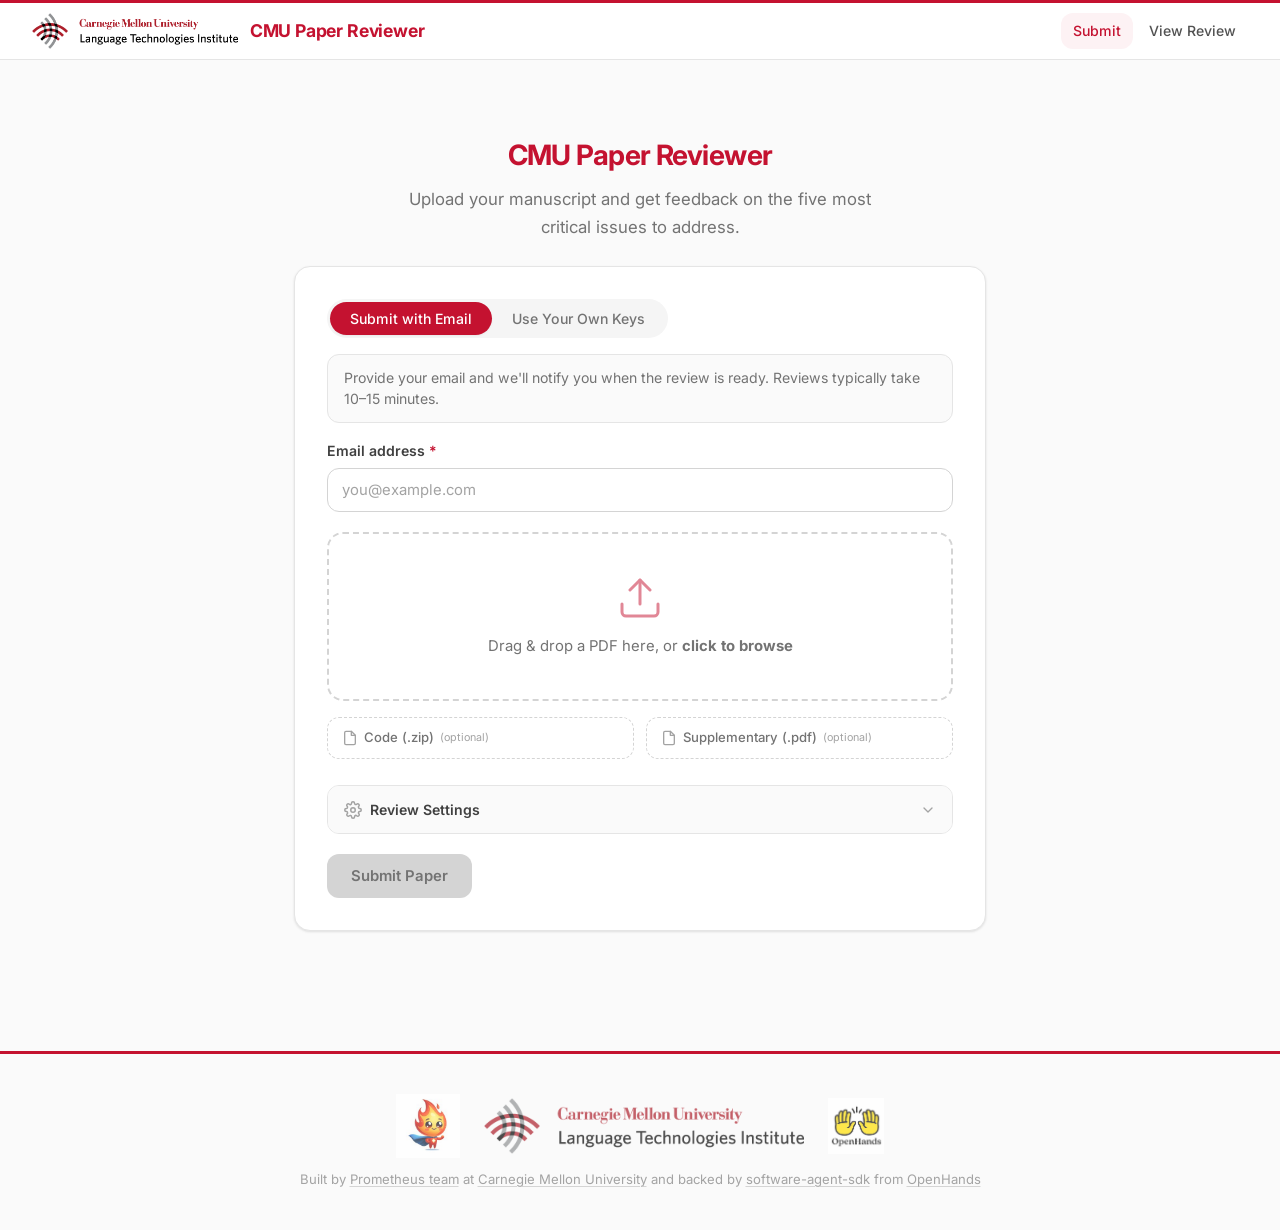
==== docs/index.html @ 6e651ca3 "add prometheus logo" ====
<!DOCTYPE html>
<html lang="en">
<head>
  <meta charset="UTF-8">
  <meta name="viewport" content="width=device-width, initial-scale=1.0">
  <title>CMU Paper Reviewer — Submit</title>
  <link rel="preconnect" href="https://fonts.googleapis.com">
  <link rel="preconnect" href="https://fonts.gstatic.com" crossorigin>
  <link href="https://fonts.googleapis.com/css2?family=Inter:wght@400;500;600;700&display=swap" rel="stylesheet">
  <link rel="stylesheet" href="css/style.css">
</head>
<body>
  <header>
    <img class="header-logo" src="images/cmu-lti-logo.png" alt="CMU LTI">
    <h1>CMU Paper Reviewer</h1>
    <nav>
      <a href="index.html" class="active">Submit</a>
      <a href="review.html">View Review</a>
    </nav>
  </header>

  <main>
    <div class="hero">
      <h2>CMU Paper Reviewer</h2>
      <p>Upload your manuscript and get feedback on the five most critical issues to address.</p>
    </div>

    <div class="card">
      <div class="mode-toggle">
        <button class="mode-pill active" data-mode="queue">Submit with Email</button>
        <button class="mode-pill" data-mode="byok">Use Your Own Keys</button>
      </div>

      <form id="upload-form">
        <input type="hidden" id="mode" name="mode" value="queue">

        <!-- Queue mode description -->
        <div class="mode-description" id="queue-description">
          Provide your email and we'll notify you when the review is ready. Reviews typically take 10–15 minutes.
        </div>

        <!-- BYOK mode description -->
        <div class="mode-description" id="byok-description" style="display:none;">
          Provide your own API keys for prioritized processing. Your keys are used only for this review and cleared immediately after.
        </div>

        <!-- Queue fields -->
        <div id="queue-fields">
          <label for="email">Email address <span class="required">*</span></label>
          <input type="email" id="email" name="email" placeholder="you@example.com">
        </div>

        <!-- BYOK fields -->
        <div id="byok-fields" style="display:none;">
          <label for="byok-email">Email address <span class="optional">(optional)</span></label>
          <input type="email" id="byok-email" placeholder="you@example.com">

          <label for="mistral-key">Mistral API Key <span class="required">*</span></label>
          <input type="password" id="mistral-key" placeholder="Enter your Mistral API key">

          <label for="litellm-key">LiteLLM API Key <span class="required">*</span></label>
          <input type="password" id="litellm-key" placeholder="Enter your LiteLLM API key">

          <label for="litellm-url">LiteLLM Base URL <span class="optional">(optional — defaults to cmu.litellm.ai)</span></label>
          <input type="text" id="litellm-url" placeholder="https://cmu.litellm.ai">

          <label for="tavily-key">Tavily API Key <span class="optional">(optional)</span></label>
          <input type="password" id="tavily-key" placeholder="Enter your Tavily API key">
        </div>

        <div class="drop-zone" id="drop-zone">
          <svg class="drop-zone-icon" width="48" height="48" viewBox="0 0 24 24" fill="none" stroke="currentColor" stroke-width="1.5" stroke-linecap="round" stroke-linejoin="round">
            <path d="M21 15v4a2 2 0 0 1-2 2H5a2 2 0 0 1-2-2v-4"/>
            <polyline points="17 8 12 3 7 8"/>
            <line x1="12" y1="3" x2="12" y2="15"/>
          </svg>
          <p>Drag & drop a PDF here, or <strong>click to browse</strong></p>
          <input type="file" id="file-input" accept=".pdf">
        </div>

        <!-- Optional uploads -->
        <div class="optional-uploads">
          <label class="optional-upload-label">
            <svg width="16" height="16" viewBox="0 0 24 24" fill="none" stroke="currentColor" stroke-width="2" stroke-linecap="round" stroke-linejoin="round"><path d="M14 2H6a2 2 0 0 0-2 2v16a2 2 0 0 0 2 2h12a2 2 0 0 0 2-2V8z"/><polyline points="14 2 14 8 20 8"/></svg>
            <span>Code (.zip)</span>
            <span class="optional">(optional)</span>
            <input type="file" id="code-input" accept=".zip" style="display:none">
            <span id="code-file-name" class="file-tag"></span>
          </label>
          <label class="optional-upload-label">
            <svg width="16" height="16" viewBox="0 0 24 24" fill="none" stroke="currentColor" stroke-width="2" stroke-linecap="round" stroke-linejoin="round"><path d="M14 2H6a2 2 0 0 0-2 2v16a2 2 0 0 0 2 2h12a2 2 0 0 0 2-2V8z"/><polyline points="14 2 14 8 20 8"/></svg>
            <span>Supplementary (.pdf)</span>
            <span class="optional">(optional)</span>
            <input type="file" id="supp-input" accept=".pdf" style="display:none">
            <span id="supp-file-name" class="file-tag"></span>
          </label>
        </div>

        <!-- Review Settings -->
        <div class="settings-section">
          <div class="settings-header" onclick="toggleSettingsPanel()">
            <svg width="18" height="18" viewBox="0 0 24 24" fill="none" stroke="currentColor" stroke-width="2" stroke-linecap="round" stroke-linejoin="round"><circle cx="12" cy="12" r="3"/><path d="M19.4 15a1.65 1.65 0 0 0 .33 1.82l.06.06a2 2 0 0 1 0 2.83 2 2 0 0 1-2.83 0l-.06-.06a1.65 1.65 0 0 0-1.82-.33 1.65 1.65 0 0 0-1 1.51V21a2 2 0 0 1-2 2 2 2 0 0 1-2-2v-.09A1.65 1.65 0 0 0 9 19.4a1.65 1.65 0 0 0-1.82.33l-.06.06a2 2 0 0 1-2.83 0 2 2 0 0 1 0-2.83l.06-.06A1.65 1.65 0 0 0 4.68 15a1.65 1.65 0 0 0-1.51-1H3a2 2 0 0 1-2-2 2 2 0 0 1 2-2h.09A1.65 1.65 0 0 0 4.6 9a1.65 1.65 0 0 0-.33-1.82l-.06-.06a2 2 0 0 1 0-2.83 2 2 0 0 1 2.83 0l.06.06A1.65 1.65 0 0 0 9 4.68a1.65 1.65 0 0 0 1-1.51V3a2 2 0 0 1 2-2 2 2 0 0 1 2 2v.09a1.65 1.65 0 0 0 1 1.51 1.65 1.65 0 0 0 1.82-.33l.06-.06a2 2 0 0 1 2.83 0 2 2 0 0 1 0 2.83l-.06.06A1.65 1.65 0 0 0 19.4 9a1.65 1.65 0 0 0 1.51 1H21a2 2 0 0 1 2 2 2 2 0 0 1-2 2h-.09a1.65 1.65 0 0 0-1.51 1z"/></svg>
            <span>Review Settings</span>
            <svg class="settings-chevron" viewBox="0 0 24 24" width="16" height="16" fill="none" stroke="currentColor" stroke-width="2" stroke-linecap="round" stroke-linejoin="round"><polyline points="6 9 12 15 18 9"/></svg>
          </div>
          <div id="settings-panel" class="settings-panel" style="display:none;">

            <!-- Feature: Enable future references -->
            <div class="setting-item">
              <div class="setting-row">
                <div class="setting-info">
                  <div class="setting-name">Enable references published after the paper</div>
                  <div class="setting-desc">When enabled, the reviewer uses the latest knowledge including works published after the manuscript. When disabled, only references published before the manuscript date are used.</div>
                </div>
                <label class="toggle-switch">
                  <input type="checkbox" id="setting-future-refs" checked>
                  <span class="toggle-slider"></span>
                </label>
              </div>
            </div>

            <!-- Feature: Criticize limitations -->
            <div class="setting-item">
              <div class="setting-row">
                <div class="setting-info">
                  <div class="setting-name">Criticize items in the Limitations section</div>
                  <div class="setting-desc">When enabled, the reviewer may criticize items mentioned in the Limitations section if they are not justifiable. When disabled, the reviewer will skip issues already acknowledged by the authors.</div>
                </div>
                <label class="toggle-switch">
                  <input type="checkbox" id="setting-criticize-limitations" checked>
                  <span class="toggle-slider"></span>
                </label>
              </div>
            </div>

            <!-- Feature: Maximum review items -->
            <div class="setting-item">
              <div class="setting-row">
                <div class="setting-info">
                  <div class="setting-name">Maximum number of review items</div>
                  <div class="setting-desc">Control how many criticism points (1-10) the reviewer generates. Fewer items means only the most significant issues are reported.</div>
                </div>
                <div class="setting-control">
                  <input type="range" id="setting-max-items" min="1" max="10" value="5" class="range-input">
                  <span id="max-items-value" class="range-value">5</span>
                </div>
              </div>
            </div>

            <!-- Feature: Reviewer criteria preset -->
            <div class="setting-item">
              <div class="setting-row">
                <div class="setting-info">
                  <div class="setting-name">Reviewer criteria</div>
                  <div class="setting-desc">Choose a preset criteria set or customize your own. Nature criteria focus on validity and data quality; NeurIPS criteria emphasize originality, technical quality, clarity, and significance.</div>
                </div>
                <div class="setting-control">
                  <select id="setting-criteria-preset" class="select-input">
                    <option value="nature" selected>Nature</option>
                    <option value="neurips">NeurIPS</option>
                    <option value="custom">Custom</option>
                  </select>
                </div>
              </div>
              <button class="btn btn-secondary btn-sm" id="configure-criteria-btn" style="margin-top:0.5rem;">Configure Criteria</button>
            </div>

          </div>
        </div>

        <button type="submit" class="btn btn-primary" id="submit-btn" disabled>Submit Paper</button>
      </form>

      <div id="result" style="display:none;"></div>
    </div>

    <!-- Criteria Configuration Modal -->
    <div id="criteria-modal-root"></div>
  </main>

  <footer>
    <div class="footer-logos">
      <img class="footer-logo" src="images/prometheus-eval.png" alt="Prometheus" style="height:64px;">
      <img class="footer-logo" src="images/cmu-lti-logo.png" alt="CMU LTI">
      <img class="footer-logo" src="images/openhands-logo.png" alt="OpenHands">
    </div>
    <p>Built by <a href="https://github.com/prometheus-eval" class="footer-link">Prometheus team</a> at <a href="https://www.lti.cs.cmu.edu/" class="footer-link">Carnegie Mellon University</a> and backed by <a href="https://github.com/OpenHands/software-agent-sdk/" class="footer-link">software-agent-sdk</a> from <a href="https://openhands.dev/" class="footer-link">OpenHands</a></p>
  </footer>

  <script src="js/config.js"></script>
  <script src="js/upload.js"></script>
</body>
</html>
---- docs/css/style.css ----
/* ======================================================
   CMU Paper Reviewer — Design System
   ====================================================== */

/* --- CSS Variables --- */
:root {
  --cmu-red: #C41230;
  --cmu-red-dark: #9E0E27;
  --cmu-red-light: #fdf2f4;

  --gray-50: #FAFAFA;
  --gray-100: #F5F5F5;
  --gray-200: #E5E5E5;
  --gray-300: #D4D4D4;
  --gray-400: #A3A3A3;
  --gray-500: #737373;
  --gray-600: #525252;
  --gray-700: #404040;
  --gray-800: #262626;
  --gray-900: #171717;
  --gray-950: #0A0A0A;

  --success: #16A34A;
  --success-light: #F0FDF4;
  --success-border: #BBF7D0;
  --error: #DC2626;
  --error-light: #FEF2F2;
  --error-border: #FECACA;
  --info: #2563EB;
  --info-light: #EFF6FF;
  --info-border: #BFDBFE;
  --warning: #CA8A04;
  --warning-light: #FEFCE8;
  --warning-border: #FEF08A;

  --radius: 12px;
  --radius-lg: 16px;
  --radius-full: 9999px;
  --shadow-sm: 0 1px 2px rgba(0,0,0,0.05);
  --shadow: 0 1px 3px rgba(0,0,0,0.08), 0 1px 2px rgba(0,0,0,0.04);
  --shadow-md: 0 4px 6px rgba(0,0,0,0.06), 0 2px 4px rgba(0,0,0,0.04);
  --shadow-lg: 0 10px 15px rgba(0,0,0,0.08), 0 4px 6px rgba(0,0,0,0.04);
}

/* --- Reset --- */
*, *::before, *::after {
  box-sizing: border-box;
  margin: 0;
  padding: 0;
}

/* --- Base --- */
body {
  font-family: "Inter", -apple-system, BlinkMacSystemFont, "Segoe UI", Roboto, sans-serif;
  font-size: 15px;
  line-height: 1.65;
  color: var(--gray-800);
  background: var(--gray-50);
  -webkit-font-smoothing: antialiased;
}

a {
  color: var(--cmu-red);
  text-decoration: none;
}
a:hover {
  text-decoration: underline;
}

/* --- Header --- */
header {
  position: sticky;
  top: 0;
  z-index: 100;
  background: rgba(255,255,255,0.92);
  backdrop-filter: blur(12px);
  -webkit-backdrop-filter: blur(12px);
  border-bottom: 1px solid var(--gray-200);
  border-top: 3px solid var(--cmu-red);
  padding: 0 2rem;
  height: 60px;
  display: flex;
  align-items: center;
  gap: 0.75rem;
}

.header-logo {
  height: 36px;
  width: auto;
  object-fit: contain;
}

header h1 {
  font-size: 1.1rem;
  font-weight: 700;
  color: var(--cmu-red);
  letter-spacing: -0.01em;
}

header nav {
  margin-left: auto;
  display: flex;
  gap: 0.25rem;
}

header nav a {
  color: var(--gray-600);
  font-size: 0.88rem;
  font-weight: 500;
  padding: 0.4rem 0.75rem;
  border-radius: var(--radius);
  transition: background 0.15s, color 0.15s;
}

header nav a:hover {
  background: var(--gray-100);
  color: var(--gray-900);
  text-decoration: none;
}

header nav a.active {
  background: var(--cmu-red-light);
  color: var(--cmu-red);
  text-decoration: none;
}

/* --- Layout --- */
main {
  max-width: 740px;
  margin: 0 auto;
  padding: 2rem 1.5rem 4rem;
}

/* --- Hero --- */
.hero {
  text-align: center;
  padding: 2.5rem 0 1.5rem;
}

.hero h2 {
  font-size: 1.75rem;
  font-weight: 700;
  color: var(--cmu-red);
  letter-spacing: -0.02em;
  margin-bottom: 0.5rem;
}

.hero p {
  color: var(--gray-500);
  font-size: 1.05rem;
  max-width: 480px;
  margin: 0 auto;
}

/* --- Cards --- */
.card {
  background: #fff;
  border: 1px solid var(--gray-200);
  border-radius: var(--radius-lg);
  padding: 2rem;
  box-shadow: var(--shadow);
  margin-bottom: 1.5rem;
  animation: fadeIn 0.3s ease-out;
}

.card h2 {
  font-size: 1.2rem;
  font-weight: 700;
  color: var(--gray-900);
  margin-bottom: 0.25rem;
}

.card > p {
  color: var(--gray-500);
  font-size: 0.93rem;
  margin-bottom: 1rem;
}

/* --- Mode Toggle (pill capsule) --- */
.mode-toggle {
  display: inline-flex;
  background: var(--gray-100);
  border-radius: var(--radius-full);
  padding: 3px;
  margin-bottom: 1rem;
}

.mode-pill {
  padding: 0.5rem 1.25rem;
  border: none;
  background: transparent;
  border-radius: var(--radius-full);
  font-size: 0.88rem;
  font-weight: 500;
  color: var(--gray-500);
  cursor: pointer;
  transition: all 0.2s;
  font-family: inherit;
}

.mode-pill:hover {
  color: var(--gray-700);
}

.mode-pill.active {
  background: var(--cmu-red);
  color: #fff;
  box-shadow: var(--shadow-sm);
}

/* --- Mode description callout --- */
.mode-description {
  color: var(--gray-500);
  font-size: 0.88rem;
  line-height: 1.55;
  padding: 0.75rem 1rem;
  background: var(--gray-50);
  border-radius: var(--radius);
  border: 1px solid var(--gray-200);
  margin-bottom: 1rem;
}

/* --- Labels --- */
label {
  display: block;
  font-size: 0.88rem;
  font-weight: 600;
  color: var(--gray-700);
  margin-bottom: 0.35rem;
  margin-top: 1rem;
}

label:first-of-type {
  margin-top: 0;
}

.required {
  color: var(--cmu-red);
  font-weight: 600;
}

.optional {
  color: var(--gray-400);
  font-weight: 400;
  font-size: 0.82em;
}

/* --- Form inputs --- */
input[type="email"],
input[type="text"],
input[type="password"] {
  width: 100%;
  height: 44px;
  padding: 0 0.85rem;
  border: 1px solid var(--gray-300);
  border-radius: var(--radius);
  font-size: 0.93rem;
  font-family: inherit;
  color: var(--gray-800);
  background: #fff;
  transition: border-color 0.15s, box-shadow 0.15s;
}

input:focus {
  outline: none;
  border-color: var(--cmu-red);
  box-shadow: 0 0 0 3px rgba(196, 18, 48, 0.12);
}

input::placeholder {
  color: var(--gray-400);
}

/* --- Drop Zone --- */
.drop-zone {
  border: 2px dashed var(--gray-300);
  border-radius: var(--radius-lg);
  padding: 2.5rem 1.5rem;
  text-align: center;
  cursor: pointer;
  transition: border-color 0.2s, background 0.2s;
  margin-top: 1.25rem;
}

.drop-zone:hover,
.drop-zone.dragover {
  border-color: var(--cmu-red);
  background: var(--cmu-red-light);
}

.drop-zone.has-file {
  border-color: var(--success);
  background: var(--success-light);
  border-style: solid;
}

.drop-zone-icon {
  display: block;
  margin: 0 auto 0.75rem;
  color: var(--cmu-red);
  opacity: 0.5;
}

.drop-zone.has-file .drop-zone-icon {
  color: var(--success);
}

.drop-zone p {
  color: var(--gray-500);
  font-size: 0.93rem;
}

.drop-zone.has-file p {
  color: var(--success);
  font-weight: 600;
}

.clear-file {
  display: inline-block;
  margin-top: 0.6rem;
  padding: 0.3rem 1rem;
  font-size: 0.82rem;
  font-family: inherit;
  color: var(--error);
  background: var(--error-light);
  border: 1px solid var(--error-border);
  border-radius: var(--radius-full);
  cursor: pointer;
  transition: background 0.15s;
}

.clear-file:hover {
  background: var(--error-border);
}

.drop-zone input[type="file"] {
  display: none;
}

/* --- Optional uploads --- */
.optional-uploads {
  display: flex;
  gap: 0.75rem;
  margin-top: 1rem;
}

.optional-upload-label {
  flex: 1;
  display: flex;
  align-items: center;
  gap: 0.4rem;
  padding: 0.6rem 0.85rem;
  border: 1px dashed var(--gray-300);
  border-radius: var(--radius);
  cursor: pointer;
  font-size: 0.82rem;
  font-weight: 500;
  color: var(--gray-500);
  transition: border-color 0.15s, background 0.15s;
  margin-top: 0;
}

.optional-upload-label:hover {
  border-color: var(--cmu-red);
  background: var(--cmu-red-light);
  color: var(--gray-700);
}

.optional-upload-label svg {
  flex-shrink: 0;
  color: var(--gray-400);
}

.file-tag {
  font-size: 0.75rem;
  color: var(--success);
  font-weight: 600;
  margin-left: auto;
  white-space: nowrap;
  overflow: hidden;
  text-overflow: ellipsis;
  max-width: 120px;
}

/* --- Settings Section --- */
.settings-section {
  margin-top: 1.25rem;
  border: 1px solid var(--gray-200);
  border-radius: var(--radius);
  overflow: hidden;
}

.settings-header {
  display: flex;
  align-items: center;
  gap: 0.5rem;
  padding: 0.75rem 1rem;
  background: var(--gray-50);
  cursor: pointer;
  user-select: none;
  font-size: 0.88rem;
  font-weight: 600;
  color: var(--gray-700);
  transition: background 0.15s;
}

.settings-header:hover {
  background: var(--gray-100);
}

.settings-header svg {
  color: var(--gray-400);
  flex-shrink: 0;
}

.settings-chevron {
  margin-left: auto;
  transition: transform 0.2s;
}

.settings-panel {
  padding: 1rem;
  border-top: 1px solid var(--gray-200);
}

.setting-item {
  padding: 0.75rem 0;
  border-bottom: 1px solid var(--gray-100);
}

.setting-item:last-child {
  border-bottom: none;
}

.setting-row {
  display: flex;
  align-items: flex-start;
  gap: 1rem;
}

.setting-info {
  flex: 1;
  min-width: 0;
}

.setting-name {
  font-size: 0.88rem;
  font-weight: 600;
  color: var(--gray-800);
  margin-bottom: 0.2rem;
}

.setting-desc {
  font-size: 0.78rem;
  color: var(--gray-500);
  line-height: 1.45;
}

.setting-control {
  flex-shrink: 0;
  display: flex;
  align-items: center;
  gap: 0.5rem;
}

/* Toggle switch */
.toggle-switch {
  position: relative;
  display: inline-block;
  width: 42px;
  height: 24px;
  flex-shrink: 0;
  margin-top: 2px;
}

.toggle-switch input {
  opacity: 0;
  width: 0;
  height: 0;
}

.toggle-slider {
  position: absolute;
  cursor: pointer;
  top: 0;
  left: 0;
  right: 0;
  bottom: 0;
  background: var(--gray-300);
  border-radius: 24px;
  transition: 0.2s;
}

.toggle-slider::before {
  content: "";
  position: absolute;
  height: 18px;
  width: 18px;
  left: 3px;
  bottom: 3px;
  background: white;
  border-radius: 50%;
  transition: 0.2s;
}

.toggle-switch input:checked + .toggle-slider {
  background: var(--cmu-red);
}

.toggle-switch input:checked + .toggle-slider::before {
  transform: translateX(18px);
}

.toggle-sm {
  width: 36px;
  height: 20px;
}

.toggle-sm .toggle-slider::before {
  height: 14px;
  width: 14px;
}

.toggle-sm input:checked + .toggle-slider::before {
  transform: translateX(16px);
}

/* Range input */
.range-input {
  width: 100px;
  accent-color: var(--cmu-red);
}

.range-value {
  font-size: 0.88rem;
  font-weight: 700;
  color: var(--cmu-red);
  min-width: 1.5rem;
  text-align: center;
}

/* Select input */
.select-input {
  height: 34px;
  padding: 0 0.6rem;
  border: 1px solid var(--gray-300);
  border-radius: var(--radius);
  font-size: 0.82rem;
  font-family: inherit;
  color: var(--gray-800);
  background: #fff;
  cursor: pointer;
}

.select-input:focus {
  outline: none;
  border-color: var(--cmu-red);
  box-shadow: 0 0 0 3px rgba(196, 18, 48, 0.12);
}

/* --- Criteria Config Modal --- */
.criteria-presets-row {
  display: flex;
  gap: 0.5rem;
  margin-bottom: 1rem;
}

.criteria-list {
  max-height: 360px;
  overflow-y: auto;
  border: 1px solid var(--gray-200);
  border-radius: var(--radius);
  margin-bottom: 1rem;
}

.criteria-config-item {
  padding: 0.6rem 0.85rem;
  border-bottom: 1px solid var(--gray-100);
}

.criteria-config-item:last-child {
  border-bottom: none;
}

.criteria-config-row {
  display: flex;
  align-items: flex-start;
  gap: 0.75rem;
}

.criteria-arrows {
  display: flex;
  flex-direction: column;
  gap: 1px;
  flex-shrink: 0;
  min-width: 1.2rem;
  align-items: center;
}

.criteria-arrow-btn {
  background: none;
  border: none;
  font-size: 0.65rem;
  color: var(--gray-400);
  cursor: pointer;
  padding: 0;
  line-height: 1;
  transition: color 0.15s;
  width: 1.2rem;
  height: 0.85rem;
  display: flex;
  align-items: center;
  justify-content: center;
}

.criteria-arrow-btn:hover {
  color: var(--cmu-red);
}

.criteria-arrow-placeholder {
  display: block;
  width: 1.2rem;
  height: 0.85rem;
}

.criteria-config-item[draggable="true"] {
  transition: background 0.15s, box-shadow 0.15s;
}

.criteria-config-item.dragging {
  opacity: 0.4;
  background: var(--gray-100);
}

.criteria-config-item.drag-over {
  box-shadow: 0 -2px 0 0 var(--cmu-red);
}

.criteria-config-item.criteria-disabled {
  opacity: 0.5;
  background: var(--gray-50);
}

.criteria-rank {
  color: var(--cmu-red);
  font-weight: 700;
  font-size: 0.82rem;
}

.criteria-config-info {
  flex: 1;
  min-width: 0;
}

.criteria-config-name {
  font-size: 0.85rem;
  font-weight: 600;
  color: var(--gray-800);
}

.criteria-config-desc {
  font-size: 0.75rem;
  color: var(--gray-500);
  line-height: 1.4;
  margin-top: 0.15rem;
}

.criteria-remove-btn {
  background: none;
  border: none;
  font-size: 1.2rem;
  color: var(--gray-400);
  cursor: pointer;
  padding: 0 0.3rem;
  line-height: 1;
  transition: color 0.15s;
}

.criteria-remove-btn:hover {
  color: var(--error);
}

.add-criteria-section {
  border: 1px dashed var(--gray-300);
  border-radius: var(--radius);
  padding: 0.75rem;
  margin-bottom: 1rem;
}

.add-criteria-header {
  font-size: 0.82rem;
  font-weight: 600;
  color: var(--gray-600);
  margin-bottom: 0.5rem;
}

.add-criteria-fields {
  display: flex;
  gap: 0.5rem;
  align-items: center;
}

.add-criteria-input {
  flex: 1;
  height: 34px;
  padding: 0 0.6rem;
  border: 1px solid var(--gray-300);
  border-radius: 6px;
  font-size: 0.82rem;
  font-family: inherit;
}

.add-criteria-input:focus {
  outline: none;
  border-color: var(--cmu-red);
}

/* --- Verification Code --- */
.verification-code-section {
  margin-top: 1.5rem;
}

.code-viewer {
  margin-top: 0.75rem;
  border: 1px solid var(--gray-200);
  border-radius: var(--radius);
  overflow: hidden;
}

.code-file-header {
  display: flex;
  align-items: center;
  justify-content: space-between;
  padding: 0.5rem 0.85rem;
  background: var(--gray-100);
  border-bottom: 1px solid var(--gray-200);
  font-size: 0.78rem;
  font-weight: 600;
  color: var(--gray-600);
}

.code-file-content {
  padding: 0.85rem;
  background: var(--gray-50);
  overflow-x: auto;
  max-height: 400px;
  overflow-y: auto;
}

.code-file-content pre {
  margin: 0;
  font-family: "SF Mono", "Fira Code", "Courier New", monospace;
  font-size: 0.82rem;
  line-height: 1.5;
  color: var(--gray-800);
  white-space: pre;
}

/* --- Annotation Modal --- */
.modal-overlay {
  position: fixed;
  top: 0;
  left: 0;
  right: 0;
  bottom: 0;
  background: rgba(0,0,0,0.5);
  backdrop-filter: blur(4px);
  z-index: 1000;
  display: flex;
  align-items: center;
  justify-content: center;
  animation: fadeIn 0.2s ease-out;
}

.modal {
  background: #fff;
  border-radius: var(--radius-lg);
  box-shadow: var(--shadow-lg);
  max-width: 700px;
  width: 92%;
  max-height: 85vh;
  overflow-y: auto;
  padding: 2rem;
  animation: slideDown 0.3s ease-out;
}

.modal h3 {
  font-size: 1.1rem;
  font-weight: 700;
  color: var(--gray-900);
  margin-bottom: 0.25rem;
}

.modal .modal-subtitle {
  font-size: 0.88rem;
  color: var(--gray-500);
  margin-bottom: 1.25rem;
}

.modal .item-preview {
  background: var(--cmu-red-light);
  border-left: 3px solid var(--cmu-red);
  border-radius: 0 var(--radius) var(--radius) 0;
  padding: 0.75rem 1rem;
  margin-bottom: 1.25rem;
  font-size: 0.88rem;
  color: var(--gray-700);
  line-height: 1.55;
  max-height: 340px;
  overflow-y: auto;
}

.annotation-group {
  margin-bottom: 1rem;
}

.annotation-group-label {
  font-size: 0.82rem;
  font-weight: 600;
  color: var(--gray-700);
  margin-bottom: 0.5rem;
}

.annotation-buttons {
  display: flex;
  gap: 0.5rem;
  flex-wrap: wrap;
}

.annotation-btn {
  padding: 0.45rem 1rem;
  border: 1px solid var(--gray-300);
  border-radius: var(--radius-full);
  background: #fff;
  font-size: 0.82rem;
  font-weight: 500;
  font-family: inherit;
  color: var(--gray-600);
  cursor: pointer;
  transition: all 0.15s;
}

.annotation-btn:hover {
  border-color: var(--cmu-red);
  color: var(--cmu-red);
}

.annotation-btn.selected {
  background: var(--cmu-red);
  border-color: var(--cmu-red);
  color: #fff;
}

.modal-actions {
  display: flex;
  gap: 0.5rem;
  justify-content: flex-end;
  margin-top: 1.5rem;
}

/* --- Buttons --- */
.btn {
  display: inline-flex;
  align-items: center;
  justify-content: center;
  gap: 0.4rem;
  height: 44px;
  padding: 0 1.5rem;
  border: none;
  border-radius: var(--radius);
  font-size: 0.93rem;
  font-weight: 600;
  font-family: inherit;
  cursor: pointer;
  transition: background 0.15s, box-shadow 0.15s, transform 0.1s;
  text-decoration: none;
}

.btn:active {
  transform: scale(0.98);
}

.btn-primary {
  background: var(--cmu-red);
  color: #fff;
  margin-top: 1.25rem;
}

.btn-primary:hover {
  background: var(--cmu-red-dark);
  text-decoration: none;
}

.btn-primary:disabled {
  background: var(--gray-300);
  color: var(--gray-500);
  cursor: not-allowed;
  transform: none;
}

.btn-secondary {
  background: var(--gray-100);
  color: var(--gray-700);
  border: 1px solid var(--gray-200);
}

.btn-secondary:hover {
  background: var(--gray-200);
  text-decoration: none;
}

.btn-sm {
  height: 34px;
  padding: 0 0.85rem;
  font-size: 0.82rem;
}

.btn-icon {
  width: 34px;
  height: 34px;
  padding: 0;
  border-radius: var(--radius);
}

/* --- Messages --- */
.message {
  padding: 0.85rem 1rem;
  border-radius: var(--radius);
  font-size: 0.93rem;
  margin-top: 1rem;
  line-height: 1.55;
}

.message.success {
  background: var(--success-light);
  color: #166534;
  border: 1px solid var(--success-border);
}

.message.error {
  background: var(--error-light);
  color: #991B1B;
  border: 1px solid var(--error-border);
}

.message.info {
  background: var(--info-light);
  color: #1E40AF;
  border: 1px solid var(--info-border);
}

/* --- Status badges --- */
.status-badge {
  display: inline-block;
  padding: 0.2rem 0.65rem;
  border-radius: var(--radius-full);
  font-size: 0.78rem;
  font-weight: 600;
  text-transform: uppercase;
  letter-spacing: 0.02em;
}

.status-pending  { background: var(--warning-light); color: var(--warning); border: 1px solid var(--warning-border); }
.status-ocr      { background: var(--info-light);    color: var(--info);    border: 1px solid var(--info-border); }
.status-reviewing { background: #F5F3FF; color: #7C3AED; border: 1px solid #DDD6FE; }
.status-completed { background: var(--success-light); color: var(--success); border: 1px solid var(--success-border); }
.status-failed   { background: var(--error-light);   color: var(--error);   border: 1px solid var(--error-border); }

/* --- Key display --- */
.key-display {
  display: flex;
  align-items: center;
  justify-content: center;
  gap: 0.75rem;
  font-family: "SF Mono", "Fira Code", "Courier New", monospace;
  font-size: 1.4rem;
  font-weight: 700;
  color: var(--cmu-red);
  background: var(--cmu-red-light);
  padding: 0.85rem 1.2rem;
  border-radius: var(--radius);
  letter-spacing: 2px;
  margin: 1rem 0;
  user-select: all;
}

.copy-btn {
  display: inline-flex;
  align-items: center;
  justify-content: center;
  width: 32px;
  height: 32px;
  border: none;
  background: rgba(196, 18, 48, 0.1);
  border-radius: 6px;
  cursor: pointer;
  color: var(--cmu-red);
  transition: background 0.15s;
  flex-shrink: 0;
}

.copy-btn:hover {
  background: rgba(196, 18, 48, 0.2);
}

.copy-btn svg {
  width: 16px;
  height: 16px;
}

/* --- Progress Steps --- */
.progress-steps {
  display: flex;
  align-items: center;
  justify-content: center;
  gap: 0;
  padding: 1.5rem 0;
}

.progress-step {
  display: flex;
  flex-direction: column;
  align-items: center;
  gap: 0.5rem;
  position: relative;
  flex: 1;
  max-width: 140px;
}

.progress-step:not(:last-child)::after {
  content: "";
  position: absolute;
  top: 14px;
  left: calc(50% + 18px);
  width: calc(100% - 36px);
  height: 2px;
  background: var(--gray-200);
}

.progress-step.done:not(:last-child)::after {
  background: var(--success);
}

.progress-step.active:not(:last-child)::after {
  background: linear-gradient(90deg, var(--cmu-red) 50%, var(--gray-200) 50%);
}

.step-dot {
  width: 28px;
  height: 28px;
  border-radius: 50%;
  background: var(--gray-200);
  display: flex;
  align-items: center;
  justify-content: center;
  position: relative;
  z-index: 1;
  transition: all 0.3s;
}

.step-dot svg {
  display: none;
}

.progress-step.done .step-dot {
  background: var(--success);
}

.progress-step.done .step-dot svg {
  display: block;
  width: 14px;
  height: 14px;
  color: #fff;
}

.progress-step.active .step-dot {
  background: var(--cmu-red);
  animation: pulse 2s infinite;
}

.step-label {
  font-size: 0.75rem;
  font-weight: 500;
  color: var(--gray-400);
  text-align: center;
}

.progress-step.done .step-label {
  color: var(--success);
}

.progress-step.active .step-label {
  color: var(--cmu-red);
  font-weight: 600;
}

/* --- Review Summary Card --- */
.review-summary {
  background: var(--cmu-red-light);
  border: 1px solid rgba(196, 18, 48, 0.15);
  border-left: 4px solid var(--cmu-red);
  border-radius: var(--radius-lg);
  padding: 1.5rem;
  margin-bottom: 1.5rem;
}

.summary-stats {
  display: flex;
  gap: 1.5rem;
  margin-bottom: 1rem;
}

.stat-item {
  display: flex;
  align-items: center;
  gap: 0.5rem;
}

.stat-number {
  font-size: 1.5rem;
  font-weight: 700;
  color: var(--cmu-red);
}

.stat-label {
  font-size: 0.82rem;
  color: var(--gray-500);
  font-weight: 500;
}

.summary-actions {
  display: flex;
  flex-wrap: wrap;
  gap: 0.5rem;
  margin-top: 1rem;
}

.summary-items {
  display: flex;
  flex-wrap: wrap;
  gap: 0.4rem;
}

.summary-tag {
  display: inline-block;
  padding: 0.25rem 0.7rem;
  background: #fff;
  border: 1px solid var(--gray-200);
  border-radius: var(--radius-full);
  font-size: 0.78rem;
  font-weight: 500;
  color: var(--gray-600);
  cursor: pointer;
  transition: all 0.15s;
}

.summary-tag:hover {
  border-color: var(--cmu-red);
  color: var(--cmu-red);
  background: var(--cmu-red-light);
}

/* --- Expandable Item Cards --- */
.review-item {
  background: #fff;
  border: 1px solid var(--gray-200);
  border-radius: var(--radius);
  margin-bottom: 0.75rem;
  overflow: hidden;
  transition: box-shadow 0.15s;
}

.review-item:hover {
  box-shadow: var(--shadow-sm);
}

.review-item-header {
  display: flex;
  align-items: center;
  justify-content: space-between;
  padding: 1rem 1.25rem;
  cursor: pointer;
  user-select: none;
  transition: background 0.15s;
}

.review-item-header:hover {
  background: var(--gray-50);
}

.review-item-title {
  font-size: 0.93rem;
  font-weight: 600;
  color: var(--gray-800);
  display: flex;
  align-items: center;
  gap: 0.5rem;
  flex: 1;
  min-width: 0;
}

.review-item.open {
  border-color: rgba(196, 18, 48, 0.3);
  box-shadow: 0 0 0 1px rgba(196, 18, 48, 0.08);
}

.item-number {
  display: inline-flex;
  align-items: center;
  justify-content: center;
  width: 24px;
  height: 24px;
  border-radius: 50%;
  background: var(--cmu-red-light);
  color: var(--cmu-red);
  font-size: 0.75rem;
  font-weight: 700;
  flex-shrink: 0;
}

.criteria-tag {
  display: inline-block;
  padding: 0.15rem 0.5rem;
  border-radius: var(--radius-full);
  font-size: 0.72rem;
  font-weight: 600;
  background: var(--info-light);
  color: var(--info);
  border: 1px solid var(--info-border);
  flex-shrink: 0;
}

/* Per-item annotate button (inside expanded item body) */
.annotate-pill {
  display: block;
  width: 100%;
  padding: 0.6rem 1rem;
  margin-top: 1rem;
  border-radius: var(--radius);
  font-size: 0.82rem;
  font-weight: 600;
  font-family: inherit;
  background: var(--cmu-red-light);
  color: var(--cmu-red);
  border: 1px solid rgba(196, 18, 48, 0.2);
  cursor: pointer;
  transition: all 0.15s;
  text-align: center;
}

.annotate-pill:hover {
  background: var(--cmu-red);
  color: #fff;
  border-color: var(--cmu-red);
}

.chevron {
  width: 20px;
  height: 20px;
  color: var(--gray-400);
  transition: transform 0.2s;
  flex-shrink: 0;
}

.review-item.open .chevron {
  transform: rotate(180deg);
}

.review-item-body {
  display: none;
  padding: 0 1.25rem 1.25rem;
  animation: slideDown 0.2s ease-out;
}

.review-item.open .review-item-body {
  display: block;
}

/* Claim box */
.claim-box {
  background: var(--cmu-red-light);
  border-left: 3px solid var(--cmu-red);
  border-radius: 0 var(--radius) var(--radius) 0;
  padding: 0.85rem 1rem;
  margin-bottom: 0.75rem;
}

.claim-label {
  font-size: 0.72rem;
  font-weight: 700;
  text-transform: uppercase;
  letter-spacing: 0.05em;
  color: var(--cmu-red);
  margin-bottom: 0.35rem;
}

.claim-text {
  font-size: 0.9rem;
  color: var(--gray-800);
  line-height: 1.65;
}

/* Criteria box */
.criteria-box {
  display: flex;
  align-items: baseline;
  gap: 0.4rem;
  padding: 0.5rem 0;
  margin-bottom: 0.75rem;
  border-bottom: 1px solid var(--gray-200);
}

.criteria-label {
  font-size: 0.78rem;
  font-weight: 600;
  color: var(--gray-500);
  white-space: nowrap;
}

.criteria-value {
  font-size: 0.85rem;
  font-weight: 600;
  color: var(--info);
  background: var(--info-light);
  padding: 0.15rem 0.6rem;
  border-radius: var(--radius-full);
  border: 1px solid var(--info-border);
}

/* Evidence section */
.evidence-section {
  margin-top: 0.25rem;
}

.evidence-header {
  font-size: 0.72rem;
  font-weight: 700;
  text-transform: uppercase;
  letter-spacing: 0.05em;
  color: var(--gray-500);
  margin-bottom: 0.6rem;
}

.evidence-pair {
  margin-bottom: 0.75rem;
}

.evidence-pair:last-child {
  margin-bottom: 0;
}

/* Quote box */
.quote-box {
  background: var(--gray-50);
  border: 1px solid var(--gray-200);
  border-radius: var(--radius);
  padding: 0.75rem 1rem;
}

.quote-label {
  font-size: 0.7rem;
  font-weight: 700;
  text-transform: uppercase;
  letter-spacing: 0.04em;
  color: var(--gray-400);
  margin-bottom: 0.3rem;
}

.quote-text {
  font-size: 0.88rem;
  color: var(--gray-700);
  line-height: 1.6;
  font-style: italic;
}

/* Comment box */
.comment-box {
  border-left: 2px solid var(--gray-300);
  margin-left: 1rem;
  margin-top: 0.4rem;
  padding: 0.6rem 0.85rem;
}

.comment-label {
  font-size: 0.7rem;
  font-weight: 700;
  text-transform: uppercase;
  letter-spacing: 0.04em;
  color: var(--gray-400);
  margin-bottom: 0.25rem;
}

.comment-text {
  font-size: 0.88rem;
  color: var(--gray-700);
  line-height: 1.6;
}

/* Legacy body styles for raw markdown fallback */
.review-item-body h4 {
  font-size: 0.82rem;
  font-weight: 600;
  color: var(--gray-500);
  text-transform: uppercase;
  letter-spacing: 0.04em;
  margin-top: 0.75rem;
  margin-bottom: 0.35rem;
}

.review-item-body p {
  font-size: 0.9rem;
  color: var(--gray-700);
  line-height: 1.65;
}

/* --- Citation Card --- */
.citation-card {
  background: var(--gray-50);
  border: 1px solid var(--gray-200);
  border-top: 3px solid var(--cmu-red);
  border-radius: var(--radius);
  padding: 1.25rem;
  margin-top: 1rem;
}

.citation-card h3 {
  font-size: 0.93rem;
  font-weight: 700;
  color: var(--gray-800);
  margin-bottom: 0.75rem;
  display: flex;
  align-items: center;
  gap: 0.5rem;
}

.citation-list {
  list-style: none;
  padding: 0;
}

.citation-list li {
  font-size: 0.85rem;
  color: var(--gray-600);
  padding: 0.4rem 0;
  border-bottom: 1px solid var(--gray-200);
  line-height: 1.5;
}

.citation-list li:last-child {
  border-bottom: none;
}

/* --- Review content (raw markdown fallback) --- */
.review-content {
  margin-top: 1.5rem;
  padding: 1.5rem;
  background: #fff;
  border: 1px solid var(--gray-200);
  border-radius: var(--radius);
  line-height: 1.7;
}

.review-content h2 {
  color: var(--cmu-red);
  border-bottom: 2px solid var(--cmu-red);
  padding-bottom: 0.3rem;
  margin-top: 1.5rem;
}

.review-content h4 {
  color: var(--gray-600);
  margin-top: 1rem;
}

.review-content blockquote {
  border-left: 4px solid var(--cmu-red);
  margin: 0.8rem 0;
  padding: 0.5rem 1rem;
  background: var(--cmu-red-light);
  border-radius: 0 var(--radius) var(--radius) 0;
}

.review-content code {
  background: var(--gray-100);
  padding: 2px 5px;
  border-radius: 3px;
  font-size: 0.9em;
}

.review-content pre {
  background: var(--gray-100);
  padding: 1rem;
  border-radius: var(--radius);
  overflow-x: auto;
}

/* --- Spinner --- */
.spinner {
  display: inline-block;
  width: 16px;
  height: 16px;
  border: 2px solid var(--gray-200);
  border-top-color: var(--cmu-red);
  border-radius: 50%;
  animation: spin 0.7s linear infinite;
  vertical-align: middle;
  margin-right: 0.4rem;
}

/* --- Activity Log --- */
.progress-info {
  padding: 0.6rem 0;
  font-size: 0.88rem;
  color: var(--info);
}

.activity-log {
  max-height: 320px;
  overflow-y: auto;
  margin-top: 0.75rem;
  border: 1px solid var(--gray-200);
  border-radius: var(--radius);
  background: #fff;
}

.event-item {
  padding: 0.5rem 0.75rem;
  border-bottom: 1px solid var(--gray-100);
  font-size: 0.82rem;
  display: flex;
  flex-wrap: wrap;
  align-items: baseline;
  gap: 0.5rem;
}

.event-item:last-child {
  border-bottom: none;
}

.event-step {
  font-weight: 600;
  color: var(--cmu-red);
  min-width: 2.5rem;
}

.event-time {
  color: var(--gray-400);
  font-size: 0.78rem;
  min-width: 5rem;
}

.event-tool {
  background: var(--gray-100);
  padding: 0.1rem 0.45rem;
  border-radius: 4px;
  font-family: "SF Mono", "Fira Code", monospace;
  font-size: 0.78rem;
}

.event-summary {
  color: var(--gray-600);
  flex: 1;
  min-width: 0;
}

/* --- Footer --- */
footer {
  text-align: center;
  padding: 2.5rem 1.5rem;
  border-top: 3px solid var(--cmu-red);
  margin-top: 2rem;
}

.footer-logos {
  display: flex;
  align-items: center;
  justify-content: center;
  gap: 1.5rem;
  margin-bottom: 0.75rem;
}

.footer-logo {
  height: 56px;
  width: auto;
  object-fit: contain;
  opacity: 0.7;
  transition: opacity 0.15s;
}

.footer-logo:hover {
  opacity: 1;
}

footer p {
  color: var(--gray-400);
  font-size: 0.82rem;
  line-height: 1.5;
}

.footer-link {
  color: inherit;
  text-decoration: underline;
  text-decoration-color: var(--gray-300);
  text-underline-offset: 2px;
}

.footer-link:hover {
  color: var(--gray-600);
  text-decoration-color: var(--gray-400);
}

/* --- Inline lookup form --- */
.inline-form {
  display: flex;
  gap: 0.5rem;
  align-items: stretch;
}

.inline-form input {
  flex: 1;
}

.inline-form .btn {
  margin-top: 0;
  white-space: nowrap;
}

/* --- Animations --- */
@keyframes fadeIn {
  from { opacity: 0; transform: translateY(8px); }
  to { opacity: 1; transform: translateY(0); }
}

@keyframes slideDown {
  from { opacity: 0; transform: translateY(-4px); }
  to { opacity: 1; transform: translateY(0); }
}

@keyframes pulse {
  0%, 100% { box-shadow: 0 0 0 0 rgba(196, 18, 48, 0.4); }
  50% { box-shadow: 0 0 0 8px rgba(196, 18, 48, 0); }
}

@keyframes spin {
  to { transform: rotate(360deg); }
}

/* --- Responsive --- */
@media (max-width: 640px) {
  header {
    padding: 0 1rem;
  }

  main {
    padding: 1.5rem 1rem 3rem;
  }

  .hero h2 {
    font-size: 1.4rem;
  }

  .card {
    padding: 1.5rem;
  }

  .summary-stats {
    flex-direction: column;
    gap: 0.75rem;
  }

  .progress-steps {
    gap: 0;
  }

  .step-label {
    font-size: 0.68rem;
  }

  .inline-form {
    flex-direction: column;
  }

  .inline-form .btn {
    width: 100%;
  }
}
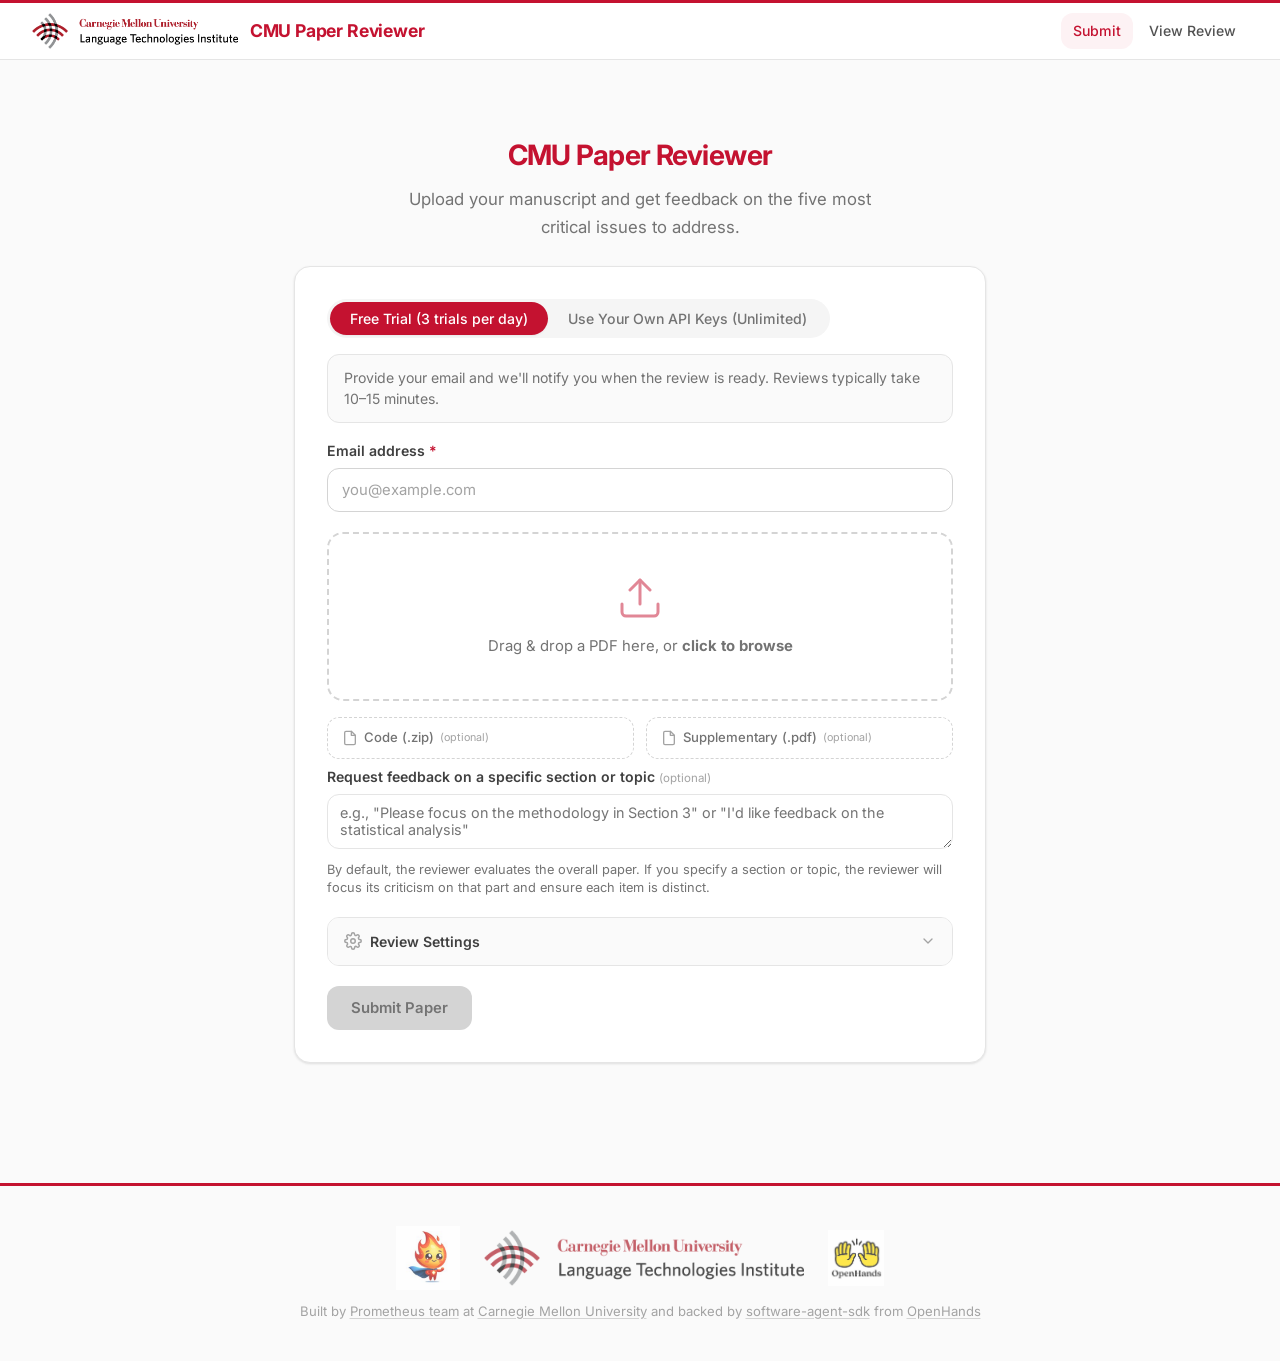
==== commit ca2b0fec: "update" ====
--- a/docs/index.html
+++ b/docs/index.html
@@ -27,8 +27,8 @@
 
     <div class="card">
       <div class="mode-toggle">
-        <button class="mode-pill active" data-mode="queue">Submit with Email</button>
-        <button class="mode-pill" data-mode="byok">Use Your Own Keys</button>
+        <button class="mode-pill active" data-mode="queue">Free Trial (3 trials per day)</button>
+        <button class="mode-pill" data-mode="byok">Use Your Own API Keys (Unlimited)</button>
       </div>
 
       <form id="upload-form">
@@ -52,20 +52,24 @@
 
         <!-- BYOK fields -->
         <div id="byok-fields" style="display:none;">
-          <label for="byok-email">Email address <span class="optional">(optional)</span></label>
+          <label for="byok-email">Email address <span class="required">*</span></label>
           <input type="email" id="byok-email" placeholder="you@example.com">
 
           <label for="mistral-key">Mistral API Key <span class="required">*</span></label>
           <input type="password" id="mistral-key" placeholder="Enter your Mistral API key">
+          <div class="field-hint">Used for OCR of the paper (converting the PDF to text).</div>
 
           <label for="litellm-key">LiteLLM API Key <span class="required">*</span></label>
           <input type="password" id="litellm-key" placeholder="Enter your LiteLLM API key">
-
-          <label for="litellm-url">LiteLLM Base URL <span class="optional">(optional — defaults to cmu.litellm.ai)</span></label>
-          <input type="text" id="litellm-url" placeholder="https://cmu.litellm.ai">
+          <div class="field-hint">Used for running the AI Reviewer.</div>
+
+          <label for="litellm-url">LiteLLM Base URL <span class="required">*</span></label>
+          <input type="text" id="litellm-url" placeholder="https://your-litellm-proxy.example.com">
+          <div class="field-hint">The base URL of your LiteLLM proxy server.</div>
 
           <label for="tavily-key">Tavily API Key <span class="optional">(optional)</span></label>
           <input type="password" id="tavily-key" placeholder="Enter your Tavily API key">
+          <div class="field-hint">Used for searching relevant information (papers, code repositories) to write a better review. Review quality is highly dependent on this key being provided.</div>
         </div>
 
         <div class="drop-zone" id="drop-zone">
@@ -96,6 +100,13 @@
           </label>
         </div>
 
+        <!-- Focused feedback (optional) -->
+        <div class="focused-feedback-section">
+          <label for="focus-area">Request feedback on a specific section or topic <span class="optional">(optional)</span></label>
+          <textarea id="focus-area" rows="2" placeholder="e.g., &quot;Please focus on the methodology in Section 3&quot; or &quot;I'd like feedback on the statistical analysis&quot;"></textarea>
+          <div class="field-hint">By default, the reviewer evaluates the overall paper. If you specify a section or topic, the reviewer will focus its criticism on that part and ensure each item is distinct.</div>
+        </div>
+
         <!-- Review Settings -->
         <div class="settings-section">
           <div class="settings-header" onclick="toggleSettingsPanel()">
@@ -110,12 +121,17 @@
               <div class="setting-row">
                 <div class="setting-info">
                   <div class="setting-name">Enable references published after the paper</div>
-                  <div class="setting-desc">When enabled, the reviewer uses the latest knowledge including works published after the manuscript. When disabled, only references published before the manuscript date are used.</div>
+                  <div class="setting-desc">When enabled, the reviewer uses the latest knowledge including works published after the manuscript. When disabled, only references published before the manuscript date are used (date is auto-detected from the PDF, or you can set it manually below).</div>
                 </div>
                 <label class="toggle-switch">
                   <input type="checkbox" id="setting-future-refs" checked>
                   <span class="toggle-slider"></span>
                 </label>
+              </div>
+              <div id="paper-date-row" class="setting-sub-row" style="display:none;">
+                <label for="setting-paper-date" class="setting-sub-label">Paper date (optional override)</label>
+                <input type="date" id="setting-paper-date" class="date-input">
+                <span class="setting-sub-hint">Leave blank to auto-detect from the PDF</span>
               </div>
             </div>
 
--- a/docs/css/style.css
+++ b/docs/css/style.css
@@ -463,6 +463,74 @@
   gap: 0.5rem;
 }
 
+.setting-sub-row {
+  display: flex;
+  align-items: center;
+  gap: 0.6rem;
+  margin-top: 0.6rem;
+  padding-top: 0.5rem;
+  border-top: 1px dashed var(--gray-200);
+}
+
+.setting-sub-label {
+  font-size: 0.78rem;
+  font-weight: 600;
+  color: var(--gray-600);
+  white-space: nowrap;
+  margin: 0;
+}
+
+.setting-sub-hint {
+  font-size: 0.72rem;
+  color: var(--gray-400);
+  white-space: nowrap;
+}
+
+.field-hint {
+  font-size: 0.8rem;
+  color: var(--gray-500);
+  margin-top: 0.25rem;
+  margin-bottom: 0.5rem;
+  line-height: 1.4;
+}
+
+.focused-feedback-section {
+  margin-bottom: 1rem;
+}
+
+.focused-feedback-section textarea {
+  width: 100%;
+  padding: 0.6rem 0.75rem;
+  border: 1px solid var(--gray-200);
+  border-radius: var(--radius);
+  font-family: inherit;
+  font-size: 0.9rem;
+  resize: vertical;
+  transition: border-color 0.2s;
+}
+
+.focused-feedback-section textarea:focus {
+  outline: none;
+  border-color: var(--cmu-red);
+  box-shadow: 0 0 0 3px rgba(196, 18, 48, 0.1);
+}
+
+.date-input {
+  height: 32px;
+  padding: 0 0.5rem;
+  border: 1px solid var(--gray-300);
+  border-radius: 6px;
+  font-size: 0.82rem;
+  font-family: inherit;
+  color: var(--gray-800);
+}
+
+.date-input:focus {
+  outline: none;
+  border-color: var(--cmu-red);
+  box-shadow: 0 0 0 3px rgba(196, 18, 48, 0.12);
+}
+
 /* Toggle switch */
 .toggle-switch {
   position: relative;
@@ -818,6 +886,13 @@
   font-size: 0.82rem;
   font-weight: 600;
   color: var(--gray-700);
+  margin-bottom: 0.35rem;
+}
+
+.annotation-hint {
+  font-size: 0.78rem;
+  color: var(--gray-500);
+  line-height: 1.5;
   margin-bottom: 0.5rem;
 }
 
@@ -851,6 +926,320 @@
   color: #fff;
 }
 
+.annotation-textarea {
+  width: 100%;
+  min-height: 72px;
+  padding: 0.6rem 0.85rem;
+  border: 1px solid var(--gray-300);
+  border-radius: var(--radius);
+  font-size: 0.85rem;
+  font-family: inherit;
+  color: var(--gray-800);
+  line-height: 1.55;
+  resize: vertical;
+  transition: border-color 0.15s;
+  box-sizing: border-box;
+}
+
+.annotation-textarea:focus {
+  outline: none;
+  border-color: var(--cmu-red);
+  box-shadow: 0 0 0 2px rgba(196, 18, 48, 0.1);
+}
+
+.debate-trigger {
+  margin-top: 0.75rem;
+  text-align: center;
+}
+
+.debate-btn {
+  width: 100%;
+}
+
+/* --- Debate Mode --- */
+.modal.modal-debate {
+  max-width: 1100px;
+  width: 96%;
+}
+
+.debate-layout {
+  display: grid;
+  grid-template-columns: 1fr 1fr;
+  gap: 1.5rem;
+  min-height: 500px;
+}
+
+.debate-left {
+  border-right: 1px solid var(--gray-200);
+  padding-right: 1.5rem;
+  overflow-y: auto;
+  max-height: 70vh;
+}
+
+.debate-right {
+  display: flex;
+  flex-direction: column;
+}
+
+.debate-header {
+  display: flex;
+  justify-content: space-between;
+  align-items: center;
+  padding-bottom: 0.75rem;
+  border-bottom: 1px solid var(--gray-200);
+  margin-bottom: 0.75rem;
+}
+
+.debate-title { font-weight: 700; color: var(--gray-800); }
+
+.turn-counter {
+  font-size: 0.82rem;
+  font-weight: 600;
+  color: var(--gray-500);
+  background: var(--gray-100);
+  padding: 0.25rem 0.6rem;
+  border-radius: var(--radius-full);
+}
+
+.chat-messages {
+  flex: 1;
+  overflow-y: auto;
+  padding: 0.5rem 0;
+  display: flex;
+  flex-direction: column;
+  gap: 0.75rem;
+}
+
+.chat-bubble {
+  max-width: 85%;
+  padding: 0.6rem 0.85rem;
+  border-radius: var(--radius);
+  font-size: 0.88rem;
+  line-height: 1.55;
+  word-wrap: break-word;
+}
+
+.chat-user {
+  align-self: flex-end;
+  background: var(--cmu-red);
+  color: #fff;
+  border-bottom-right-radius: 4px;
+}
+
+.chat-assistant {
+  align-self: flex-start;
+  background: var(--gray-100);
+  color: var(--gray-800);
+  border-bottom-left-radius: 4px;
+}
+
+.chat-input-area {
+  display: flex;
+  gap: 0.5rem;
+  padding-top: 0.75rem;
+  border-top: 1px solid var(--gray-200);
+  margin-top: auto;
+}
+
+.chat-input {
+  flex: 1;
+  border: 1px solid var(--gray-300);
+  border-radius: var(--radius);
+  padding: 0.5rem 0.75rem;
+  font-family: inherit;
+  font-size: 0.88rem;
+  resize: none;
+}
+
+.chat-input:focus { outline: none; border-color: var(--cmu-red); }
+
+.typing-indicator { color: var(--gray-400); }
+
+.derail-message {
+  text-align: center;
+  padding: 1rem;
+  font-weight: 700;
+  color: var(--warning);
+  font-size: 1.1rem;
+}
+
+.debate-conclusion {
+  padding: 1rem;
+  text-align: center;
+}
+
+.verdict-text { font-weight: 700; font-size: 1rem; margin-bottom: 0.5rem; }
+.verdict-question { font-size: 0.88rem; color: var(--gray-500); margin-bottom: 0.75rem; }
+.verdict-buttons { display: flex; gap: 1rem; justify-content: center; }
+
+.verdict-btn {
+  font-size: 2rem;
+  padding: 0.5rem 1rem;
+  border: 2px solid var(--gray-200);
+  border-radius: var(--radius);
+  background: #fff;
+  cursor: pointer;
+  transition: all 0.15s;
+}
+
+.verdict-btn.verdict-agree:hover { border-color: var(--success); background: var(--success-light); }
+.verdict-btn.verdict-disagree:hover { border-color: var(--error); background: var(--error-light); }
+
+/* --- Concrete Action Items --- */
+.action-item-section {
+  margin-top: 1rem;
+  border: 1px solid var(--gray-200);
+  border-radius: var(--radius);
+  overflow: hidden;
+}
+
+.action-item-header {
+  display: flex;
+  align-items: center;
+  gap: 0.5rem;
+  padding: 0.75rem 1rem;
+  background: var(--gray-50);
+  cursor: pointer;
+  user-select: none;
+}
+
+.action-item-label {
+  font-size: 0.72rem;
+  font-weight: 700;
+  text-transform: uppercase;
+  letter-spacing: 0.05em;
+  color: var(--gray-500);
+}
+
+.action-type-badge {
+  display: inline-block;
+  padding: 0.15rem 0.6rem;
+  border-radius: var(--radius-full);
+  font-size: 0.72rem;
+  font-weight: 600;
+}
+
+.action-badge-writing {
+  background: var(--cmu-red-light);
+  color: var(--cmu-red);
+  border: 1px solid rgba(196, 18, 48, 0.2);
+}
+
+.action-badge-implementation {
+  background: var(--info-light);
+  color: var(--info);
+  border: 1px solid var(--info-border);
+}
+
+.action-chevron { margin-left: auto; transition: transform 0.2s; }
+.action-item-body { display: none; padding: 1rem; }
+.action-item-section.expanded .action-item-body { display: block; }
+.action-item-section.expanded .action-chevron { transform: rotate(180deg); }
+
+/* Diff view */
+.diff-view {
+  display: grid;
+  grid-template-columns: 1fr 1fr;
+  gap: 0.75rem;
+}
+
+.diff-panel { border-radius: var(--radius); overflow: hidden; }
+
+.diff-original { background: #fef2f2; border: 1px solid #fecaca; }
+.diff-suggested { background: #f0fdf4; border: 1px solid #bbf7d0; }
+
+.diff-panel-header {
+  font-size: 0.72rem;
+  font-weight: 700;
+  text-transform: uppercase;
+  letter-spacing: 0.04em;
+  padding: 0.5rem 0.75rem;
+}
+
+.diff-original .diff-panel-header { color: var(--error); background: rgba(220, 38, 38, 0.05); }
+.diff-suggested .diff-panel-header { color: var(--success); background: rgba(22, 163, 74, 0.05); }
+
+.diff-panel-content {
+  padding: 0.75rem;
+  font-size: 0.85rem;
+  line-height: 1.6;
+}
+
+/* Code action items */
+.code-changes-box, .run-command-box {
+  margin-top: 0.75rem;
+}
+
+.code-changes-header, .run-command-header {
+  display: flex;
+  justify-content: space-between;
+  align-items: center;
+  font-size: 0.78rem;
+  font-weight: 600;
+  color: var(--gray-500);
+  margin-bottom: 0.35rem;
+}
+
+.code-block {
+  background: var(--gray-100);
+  border: 1px solid var(--gray-200);
+  border-radius: var(--radius);
+  padding: 0.75rem;
+  font-size: 0.8rem;
+  overflow-x: auto;
+  white-space: pre-wrap;
+  font-family: "SF Mono", "Fira Code", monospace;
+}
+
+.copy-btn {
+  font-size: 0.72rem;
+  padding: 0.15rem 0.5rem;
+  border: 1px solid var(--gray-300);
+  border-radius: var(--radius);
+  background: #fff;
+  cursor: pointer;
+  color: var(--gray-500);
+}
+
+.copy-btn:hover { background: var(--gray-100); }
+
+.action-location, .action-files, .action-description {
+  font-size: 0.85rem;
+  color: var(--gray-700);
+  margin-top: 0.5rem;
+  line-height: 1.55;
+}
+
+.new-paragraph-box {
+  margin-top: 0.75rem;
+  border: 1px solid #bbf7d0;
+  border-radius: var(--radius);
+  background: #f0fdf4;
+  overflow: hidden;
+}
+
+.new-paragraph-label {
+  font-size: 0.72rem;
+  font-weight: 700;
+  text-transform: uppercase;
+  letter-spacing: 0.04em;
+  color: var(--success);
+  background: rgba(22, 163, 74, 0.05);
+  padding: 0.5rem 0.75rem;
+}
+
+.new-paragraph-text {
+  padding: 0.75rem;
+  font-size: 0.85rem;
+  line-height: 1.6;
+}
+
+@media (max-width: 768px) {
+  .debate-layout { grid-template-columns: 1fr; }
+  .debate-left { border-right: none; border-bottom: 1px solid var(--gray-200); padding-right: 0; padding-bottom: 1rem; max-height: 200px; }
+  .diff-view { grid-template-columns: 1fr; }
+}
+
 .modal-actions {
   display: flex;
   gap: 0.5rem;
@@ -1327,6 +1716,42 @@
   border: 1px solid var(--info-border);
 }
 
+/* Limitations status box */
+.limitations-box {
+  display: flex;
+  align-items: baseline;
+  gap: 0.4rem;
+  padding: 0.35rem 0;
+  margin-bottom: 0.75rem;
+}
+
+.limitations-label {
+  font-size: 0.78rem;
+  font-weight: 600;
+  color: var(--gray-500);
+  white-space: nowrap;
+}
+
+.limitations-badge {
+  display: inline-block;
+  padding: 0.15rem 0.6rem;
+  border-radius: var(--radius-full);
+  font-size: 0.78rem;
+  font-weight: 600;
+}
+
+.limitations-badge.not-mentioned {
+  background: var(--gray-100);
+  color: var(--gray-500);
+  border: 1px solid var(--gray-200);
+}
+
+.limitations-badge.mentioned-not-justifiable {
+  background: var(--warning-light);
+  color: var(--warning);
+  border: 1px solid var(--warning-border);
+}
+
 /* Evidence section */
 .evidence-section {
   margin-top: 0.25rem;
@@ -1396,6 +1821,36 @@
   line-height: 1.6;
 }
 
+/* Math & code in review items */
+.math-display {
+  display: block;
+  overflow-x: auto;
+  margin: 0.5rem 0;
+  text-align: center;
+}
+
+.math-inline {
+  display: inline;
+}
+
+.code-block {
+  background: var(--gray-100);
+  border: 1px solid var(--gray-200);
+  border-radius: var(--radius);
+  padding: 0.75rem 1rem;
+  margin: 0.5rem 0;
+  overflow-x: auto;
+  font-size: 0.82rem;
+  line-height: 1.5;
+}
+
+.code-block code {
+  background: none;
+  padding: 0;
+  font-family: "SF Mono", "Fira Code", "Courier New", monospace;
+  color: var(--gray-800);
+}
+
 /* Legacy body styles for raw markdown fallback */
 .review-item-body h4 {
   font-size: 0.82rem;
@@ -1448,6 +1903,29 @@
 
 .citation-list li:last-child {
   border-bottom: none;
+}
+
+/* Reference date badges */
+.ref-date-badge {
+  display: inline-block;
+  padding: 0.1rem 0.45rem;
+  border-radius: var(--radius-full);
+  font-size: 0.68rem;
+  font-weight: 600;
+  vertical-align: middle;
+  margin-right: 0.35rem;
+}
+
+.ref-date-badge.ref-before {
+  background: var(--gray-100);
+  color: var(--gray-500);
+  border: 1px solid var(--gray-200);
+}
+
+.ref-date-badge.ref-after {
+  background: var(--warning-light);
+  color: var(--warning);
+  border: 1px solid var(--warning-border);
 }
 
 /* --- Review content (raw markdown fallback) --- */
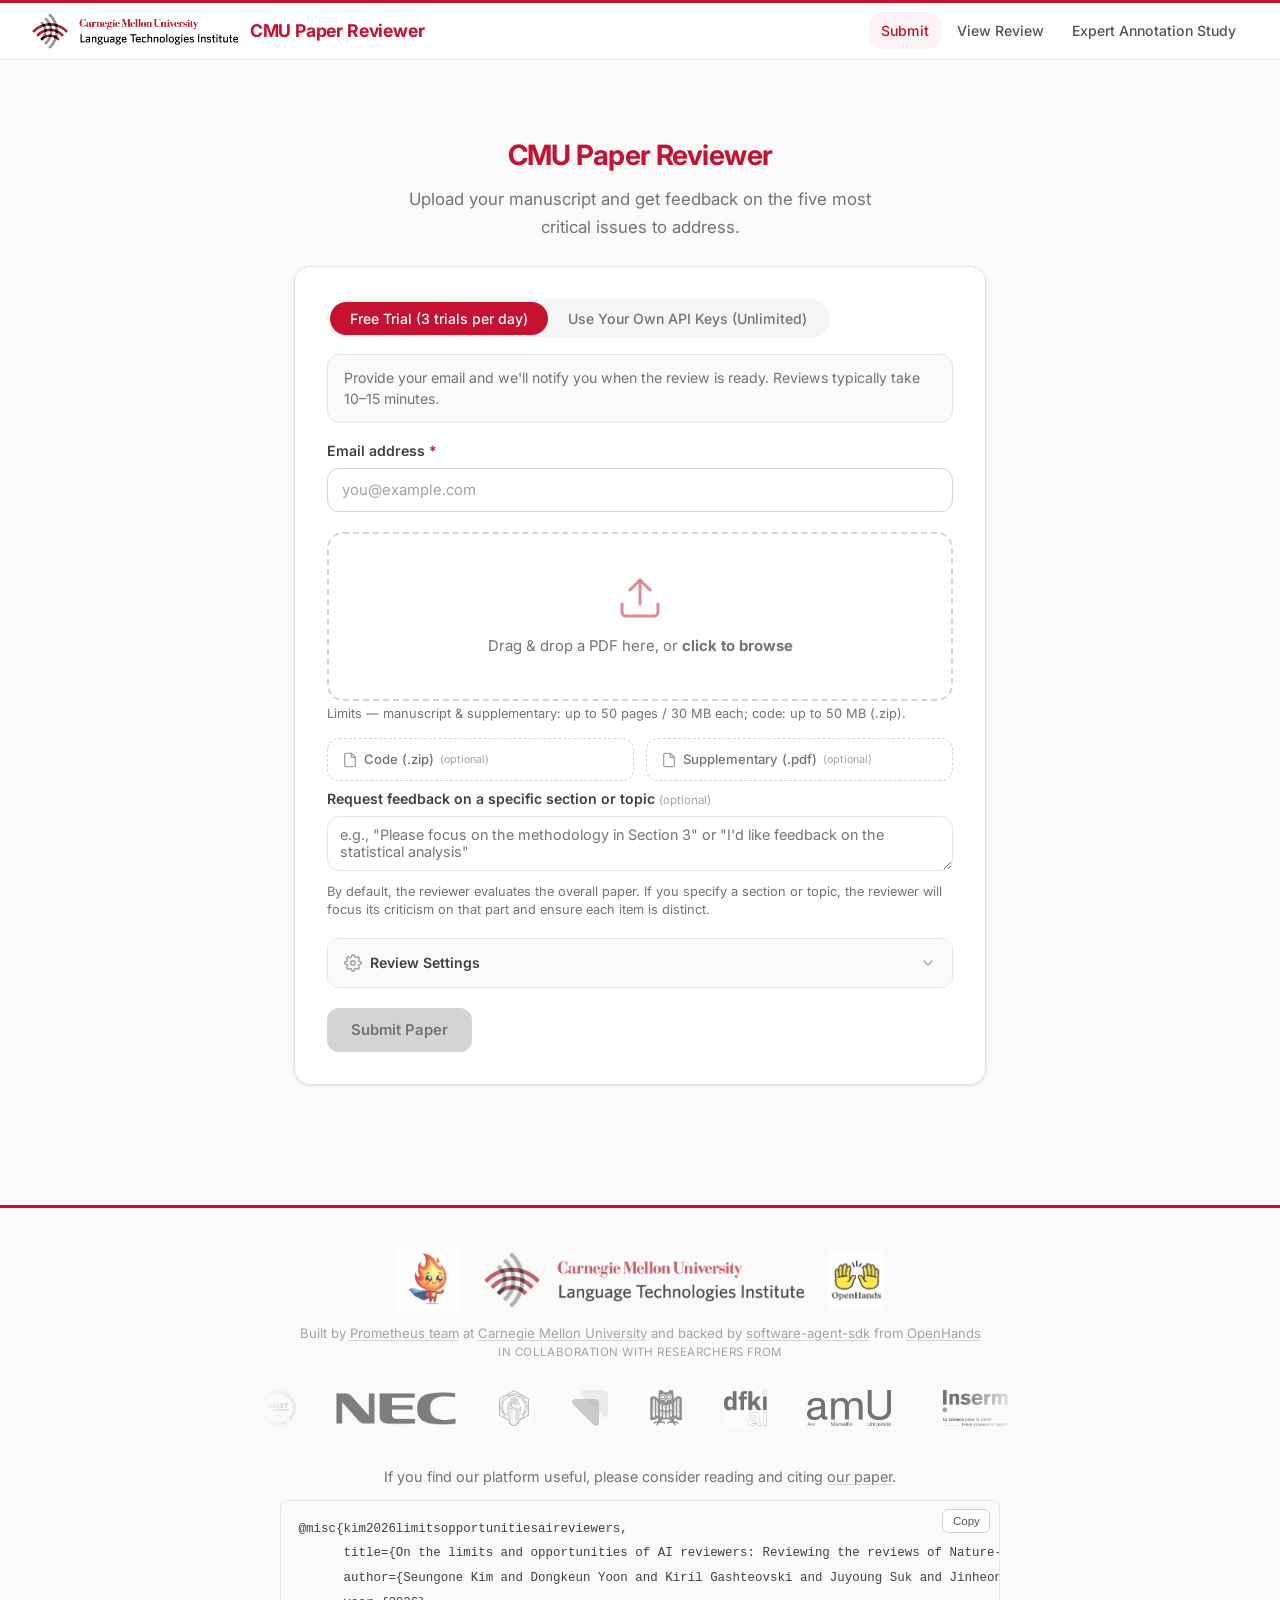
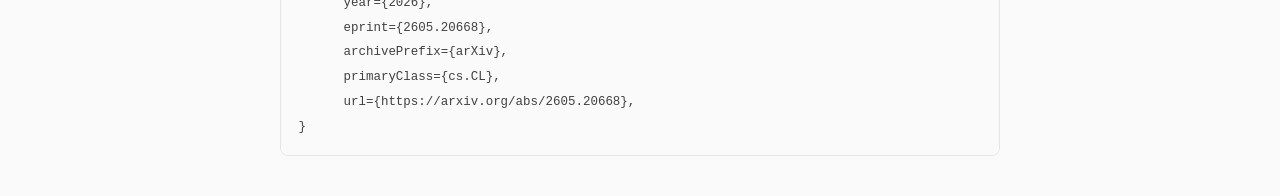
==== commit 48ecc68a: "upload cleaned version" ====
--- a/docs/index.html
+++ b/docs/index.html
@@ -3,7 +3,31 @@
 <head>
   <meta charset="UTF-8">
   <meta name="viewport" content="width=device-width, initial-scale=1.0">
-  <title>CMU Paper Reviewer — Submit</title>
+  <title>CMU Paper Reviewer — AI Peer Review for Scientific Papers</title>
+  <meta name="description" content="Upload your scientific paper and get expert-level AI peer review on its most critical issues, grounded in the literature and your code. Built by the Prometheus team at CMU.">
+  <link rel="canonical" href="https://prometheus-eval.github.io/cmu-paper-reviewer/">
+
+  <!-- Icons -->
+  <link rel="icon" href="favicon.ico" sizes="any">
+  <link rel="icon" type="image/png" sizes="32x32" href="images/favicon-32x32.png">
+  <link rel="icon" type="image/png" sizes="16x16" href="images/favicon-16x16.png">
+  <link rel="apple-touch-icon" href="images/apple-touch-icon.png">
+  <meta name="theme-color" content="#c41230">
+
+  <!-- Open Graph / Twitter -->
+  <meta property="og:type" content="website">
+  <meta property="og:site_name" content="CMU Paper Reviewer">
+  <meta property="og:title" content="CMU Paper Reviewer — AI Peer Review for Scientific Papers">
+  <meta property="og:description" content="Upload your scientific paper and get expert-level AI peer review on its most critical issues, grounded in the literature and your code.">
+  <meta property="og:url" content="https://prometheus-eval.github.io/cmu-paper-reviewer/">
+  <meta property="og:image" content="https://prometheus-eval.github.io/cmu-paper-reviewer/images/og-image.png">
+  <meta property="og:image:width" content="1200">
+  <meta property="og:image:height" content="630">
+  <meta name="twitter:card" content="summary_large_image">
+  <meta name="twitter:title" content="CMU Paper Reviewer — AI Peer Review for Scientific Papers">
+  <meta name="twitter:description" content="Upload your scientific paper and get expert-level AI peer review on its most critical issues, grounded in the literature and your code.">
+  <meta name="twitter:image" content="https://prometheus-eval.github.io/cmu-paper-reviewer/images/og-image.png">
+
   <link rel="preconnect" href="https://fonts.googleapis.com">
   <link rel="preconnect" href="https://fonts.gstatic.com" crossorigin>
   <link href="https://fonts.googleapis.com/css2?family=Inter:wght@400;500;600;700&display=swap" rel="stylesheet">
@@ -16,6 +40,7 @@
     <nav>
       <a href="index.html" class="active">Submit</a>
       <a href="review.html">View Review</a>
+      <a href="expert-annotation-study.html">Expert Annotation Study</a>
     </nav>
   </header>
 
@@ -81,6 +106,7 @@
           <p>Drag & drop a PDF here, or <strong>click to browse</strong></p>
           <input type="file" id="file-input" accept=".pdf">
         </div>
+        <div class="field-hint">Limits — manuscript & supplementary: up to 50 pages / 30&nbsp;MB each; code: up to 50&nbsp;MB (.zip).</div>
 
         <!-- Optional uploads -->
         <div class="optional-uploads">
@@ -201,9 +227,33 @@
       <img class="footer-logo" src="images/openhands-logo.png" alt="OpenHands">
     </div>
     <p>Built by <a href="https://github.com/prometheus-eval" class="footer-link">Prometheus team</a> at <a href="https://www.lti.cs.cmu.edu/" class="footer-link">Carnegie Mellon University</a> and backed by <a href="https://github.com/OpenHands/software-agent-sdk/" class="footer-link">software-agent-sdk</a> from <a href="https://openhands.dev/" class="footer-link">OpenHands</a></p>
+
+    <!-- Rotating affiliation logos (built from the list in js/affiliations.js) -->
+    <div class="affil-caption">In collaboration with researchers from</div>
+    <div class="affiliations">
+      <div class="affil-track" id="affil-track"></div>
+    </div>
+
+    <!-- Paper citation -->
+    <div class="cite-box">
+      <p class="cite-prompt">If you find our platform useful, please consider reading and citing <a href="https://arxiv.org/abs/2605.20668" class="footer-link" target="_blank" rel="noopener">our paper</a>.</p>
+      <div class="bibtex-wrap">
+        <button class="copy-bibtex" id="copy-bibtex-btn" type="button">Copy</button>
+        <pre><code id="bibtex-content">@misc{kim2026limitsopportunitiesaireviewers,
+      title={On the limits and opportunities of AI reviewers: Reviewing the reviews of Nature-family papers with 45 expert scientists},
+      author={Seungone Kim and Dongkeun Yoon and Kiril Gashteovski and Juyoung Suk and Jinheon Baek and Pranjal Aggarwal and Ian Wu and Viktor Zaverkin and Spase Petkoski and Daniel R. Schrider and Ilija Dukovski and Francesco Santini and Biljana Mitreska and Yong Jeong and Kyeongha Kwon and Young Min Sim and Dragana Manasova and Arthur Porto and Biljana Mojsoska and Makoto Takamoto and Marko Shuntov and Ruoqi Liu and Hyunjoo Jenny Lee and Niyazi Ulas Dinç and Yehhyun Jo and Sunkyu Han and Chungwoo Lee and Huishan Li and Esther H. R. Tsai and Ergun Simsek and Khushboo Shafi and Yeonseung Chung and Jihye Park and Aleksandar Shulevski and Henrik Christiansen and Yoosang Son and Elly Knight and Amanda Montoya and Jeongyoun Ahn and Christian Langkammer and Heera Moon and Changwon Yoon and Nikola Stikov and Mooseok Jang and Edward Choi and Junhan Kim and Yeon Sik Jung and Woo Youn Kim and Jae Kyoung Kim and Ishraq Md Anjum and Hyun Uk Kim and Drew Bridges and Carolin Lawrence and Xiang Yue and Alice Oh and Akari Asai and Sean Welleck and Graham Neubig},
+      year={2026},
+      eprint={2605.20668},
+      archivePrefix={arXiv},
+      primaryClass={cs.CL},
+      url={https://arxiv.org/abs/2605.20668},
+}</code></pre>
+      </div>
+    </div>
   </footer>
 
   <script src="js/config.js"></script>
   <script src="js/upload.js"></script>
+  <script src="js/affiliations.js"></script>
 </body>
 </html>
--- a/docs/css/style.css
+++ b/docs/css/style.css
@@ -2087,6 +2087,236 @@
   text-decoration-color: var(--gray-400);
 }
 
+/* --- Expert Annotation Study page --- */
+.study-section {
+  margin-top: 1.75rem;
+  padding-top: 1.5rem;
+  border-top: 1px solid var(--gray-200, #e5e5e5);
+}
+
+.study-section h3 {
+  font-size: 1.05rem;
+  font-weight: 600;
+  margin-bottom: 0.5rem;
+}
+
+.placeholder-note {
+  color: var(--gray-400);
+  font-style: italic;
+}
+
+.compare-table {
+  width: 100%;
+  border-collapse: collapse;
+  margin-top: 1rem;
+  font-size: 0.86rem;
+}
+
+.compare-table th,
+.compare-table td {
+  text-align: left;
+  padding: 0.6rem 0.7rem;
+  border-bottom: 1px solid var(--gray-200, #e5e5e5);
+  vertical-align: top;
+}
+
+.compare-table thead th {
+  font-weight: 600;
+  border-bottom: 2px solid var(--gray-300, #d1d5db);
+}
+
+.compare-table th[scope="row"] {
+  font-weight: 600;
+  color: var(--gray-600, #4b5563);
+  white-space: nowrap;
+}
+
+.compare-table .cmu-col {
+  color: var(--cmu-red);
+}
+
+.compare-table td.own {
+  background: rgba(196, 18, 48, 0.045);
+  font-weight: 500;
+}
+
+.compare-note {
+  font-size: 0.72rem;
+  color: var(--gray-400);
+  margin-top: 0.55rem;
+}
+
+.study-section ul {
+  margin: 0.5rem 0 0;
+  padding-left: 1.2rem;
+}
+
+.study-section li {
+  margin-bottom: 0.5rem;
+}
+
+.paper-figure {
+  margin-top: 1.9rem;
+  padding-top: 1.6rem;
+  border-top: 1px solid var(--gray-200, #e5e5e5);
+}
+
+.paper-figure .fig-label {
+  font-size: 0.72rem;
+  text-transform: uppercase;
+  letter-spacing: 0.04em;
+  font-weight: 600;
+  color: var(--cmu-red);
+  margin-bottom: 0.65rem;
+}
+
+.paper-figure img {
+  display: block;
+  max-width: 100%;
+  height: auto;
+  margin: 0 auto;
+  padding: 0.5rem;
+  border: 1px solid var(--gray-200, #e5e5e5);
+  border-radius: 8px;
+  background: #fff;
+}
+
+.paper-figure .fig-summary {
+  font-size: 0.9rem;
+  color: var(--gray-600, #4b5563);
+  margin-top: 0.8rem;
+}
+
+/* Recreated data table (Table 3) */
+.data-table td {
+  text-align: right;
+}
+.data-table th[scope="row"] {
+  text-align: left;
+}
+.data-table thead th {
+  text-align: right;
+}
+.data-table thead th:first-child {
+  text-align: left;
+}
+.data-table td.hi {
+  color: var(--cmu-red);
+  font-weight: 600;
+}
+
+/* --- Rotating affiliation logos --- */
+.affiliations {
+  margin: 1.75rem auto 0;
+  max-width: 760px;          /* ~6 logos visible at a time */
+  overflow: hidden;
+  -webkit-mask-image: linear-gradient(90deg, transparent, #000 8%, #000 92%, transparent);
+  mask-image: linear-gradient(90deg, transparent, #000 8%, #000 92%, transparent);
+}
+
+.affil-caption {
+  color: var(--gray-400);
+  font-size: 0.72rem;
+  letter-spacing: 0.04em;
+  text-transform: uppercase;
+  margin-bottom: 0.85rem;
+}
+
+.affil-track {
+  display: flex;
+  align-items: center;
+  gap: 2.5rem;
+  width: max-content;
+  animation: affil-scroll 70s linear infinite;
+}
+
+.affiliations:hover .affil-track {
+  animation-play-state: paused;
+}
+
+.affil {
+  flex: 0 0 auto;
+}
+
+.affil img {
+  height: 36px;
+  width: auto;
+  max-width: 120px;
+  object-fit: contain;
+  filter: grayscale(1);
+  opacity: 0.55;
+  transition: filter 0.2s, opacity 0.2s;
+}
+
+.affil img:hover {
+  filter: none;
+  opacity: 1;
+}
+
+@keyframes affil-scroll {
+  from { transform: translateX(0); }
+  to   { transform: translateX(-50%); }   /* list is duplicated, so 50% = one full set */
+}
+
+@media (prefers-reduced-motion: reduce) {
+  .affil-track { animation: none; }
+}
+
+/* --- Citation box --- */
+.cite-box {
+  max-width: 720px;
+  margin: 2rem auto 0;
+  text-align: left;
+}
+
+.cite-box .cite-prompt {
+  text-align: center;
+  color: var(--gray-500);
+  font-size: 0.9rem;
+  margin-bottom: 0.75rem;
+}
+
+.bibtex-wrap {
+  position: relative;
+}
+
+.bibtex-wrap pre {
+  background: var(--gray-50, #f7f7f8);
+  border: 1px solid var(--gray-200, #e5e5e5);
+  border-radius: 8px;
+  padding: 1rem 1.1rem;
+  overflow-x: auto;
+  margin: 0;
+}
+
+.bibtex-wrap code {
+  font-family: ui-monospace, SFMono-Regular, Menlo, Consolas, monospace;
+  font-size: 0.78rem;
+  line-height: 1.55;
+  color: var(--gray-700, #374151);
+  white-space: pre;
+}
+
+.copy-bibtex {
+  position: absolute;
+  top: 0.6rem;
+  right: 0.6rem;
+  font-size: 0.72rem;
+  padding: 0.3rem 0.6rem;
+  border: 1px solid var(--gray-300, #d1d5db);
+  border-radius: 6px;
+  background: #fff;
+  color: var(--gray-600, #4b5563);
+  cursor: pointer;
+  transition: background 0.15s, color 0.15s;
+}
+
+.copy-bibtex:hover {
+  background: var(--cmu-red);
+  border-color: var(--cmu-red);
+  color: #fff;
+}
+
 /* --- Inline lookup form --- */
 .inline-form {
   display: flex;
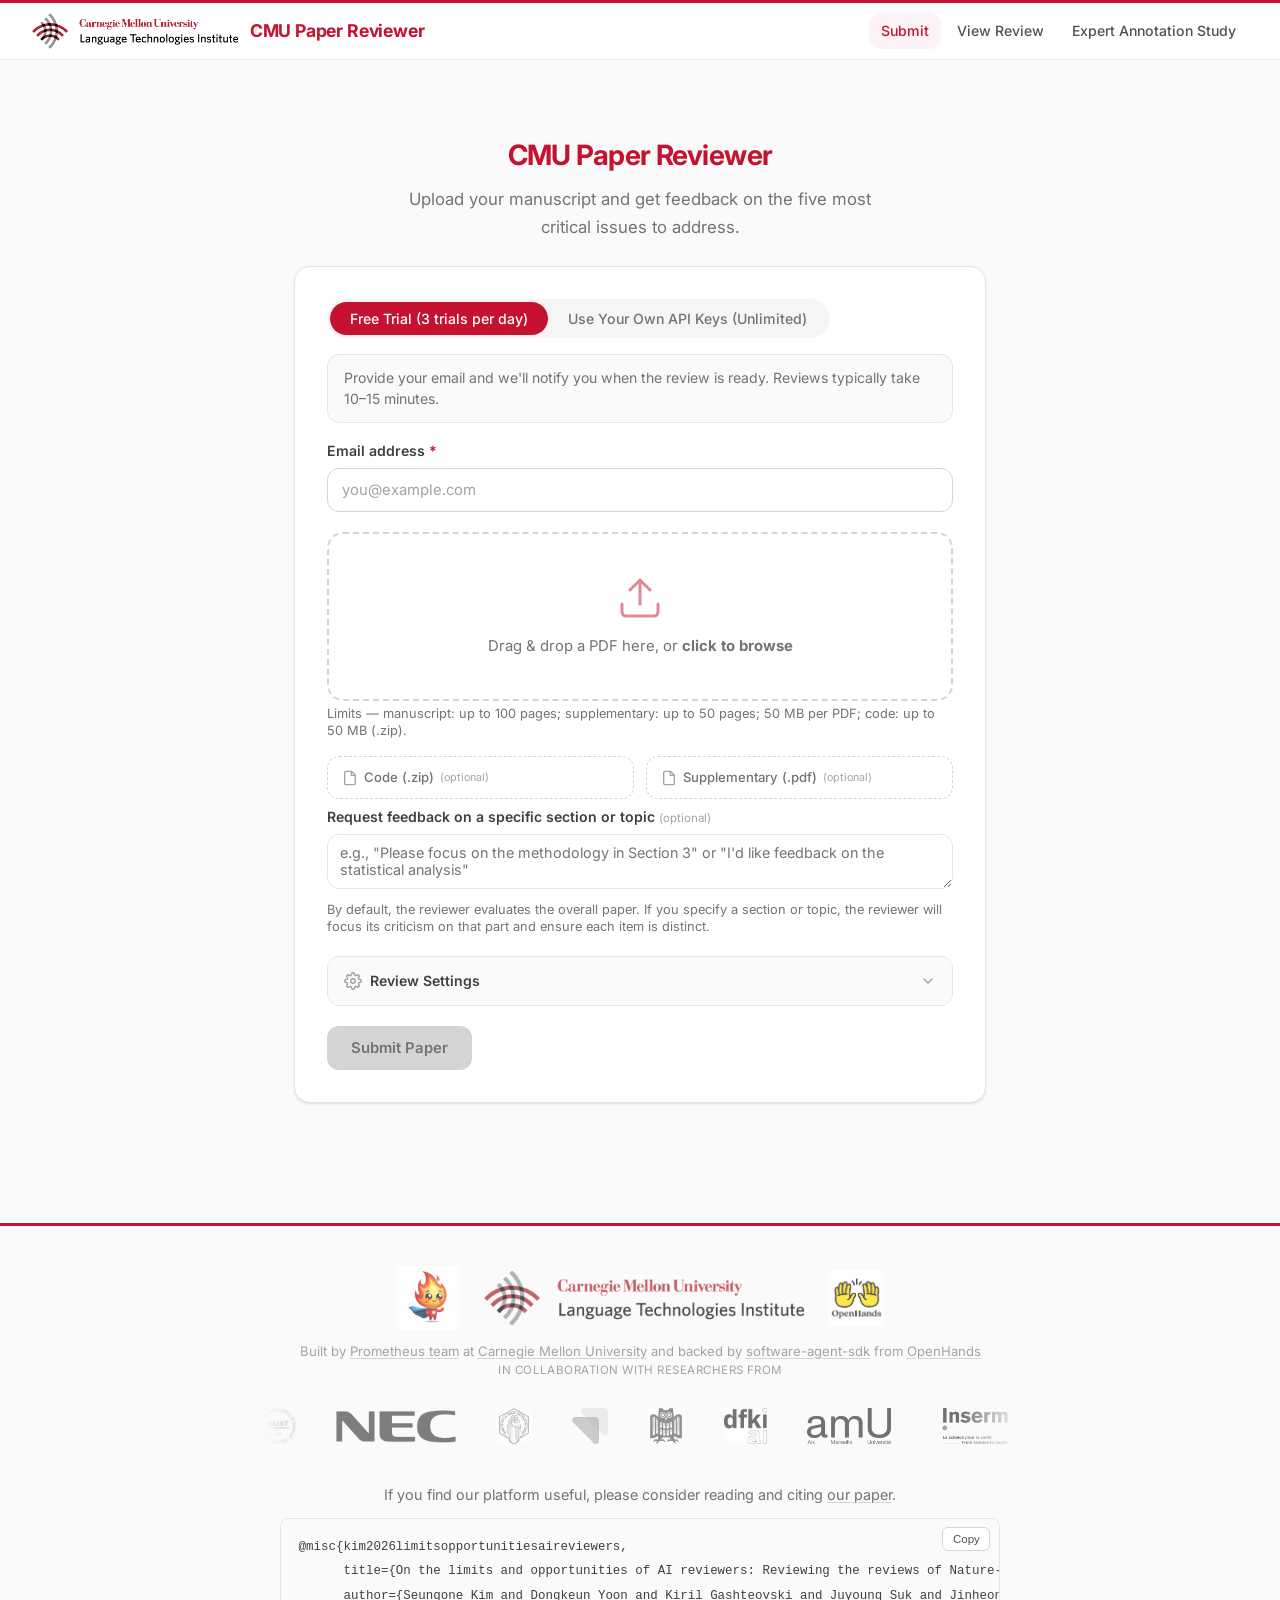
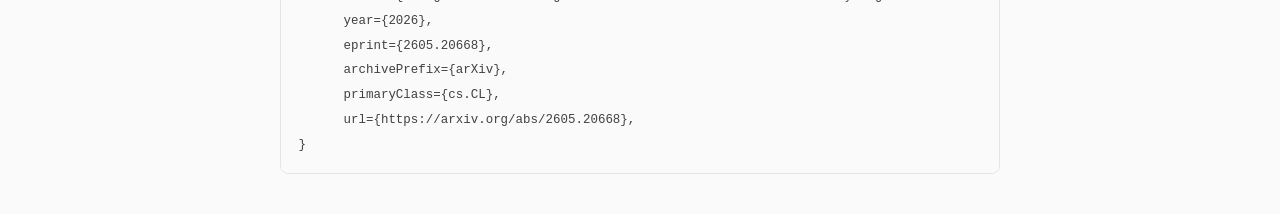
==== commit f6b13c26: "upgrade to gpt-5.5" ====
--- a/docs/index.html
+++ b/docs/index.html
@@ -106,7 +106,7 @@
           <p>Drag & drop a PDF here, or <strong>click to browse</strong></p>
           <input type="file" id="file-input" accept=".pdf">
         </div>
-        <div class="field-hint">Limits — manuscript & supplementary: up to 50 pages / 30&nbsp;MB each; code: up to 50&nbsp;MB (.zip).</div>
+        <div class="field-hint">Limits — manuscript: up to 100 pages; supplementary: up to 50 pages; 50&nbsp;MB per PDF; code: up to 50&nbsp;MB (.zip).</div>
 
         <!-- Optional uploads -->
         <div class="optional-uploads">
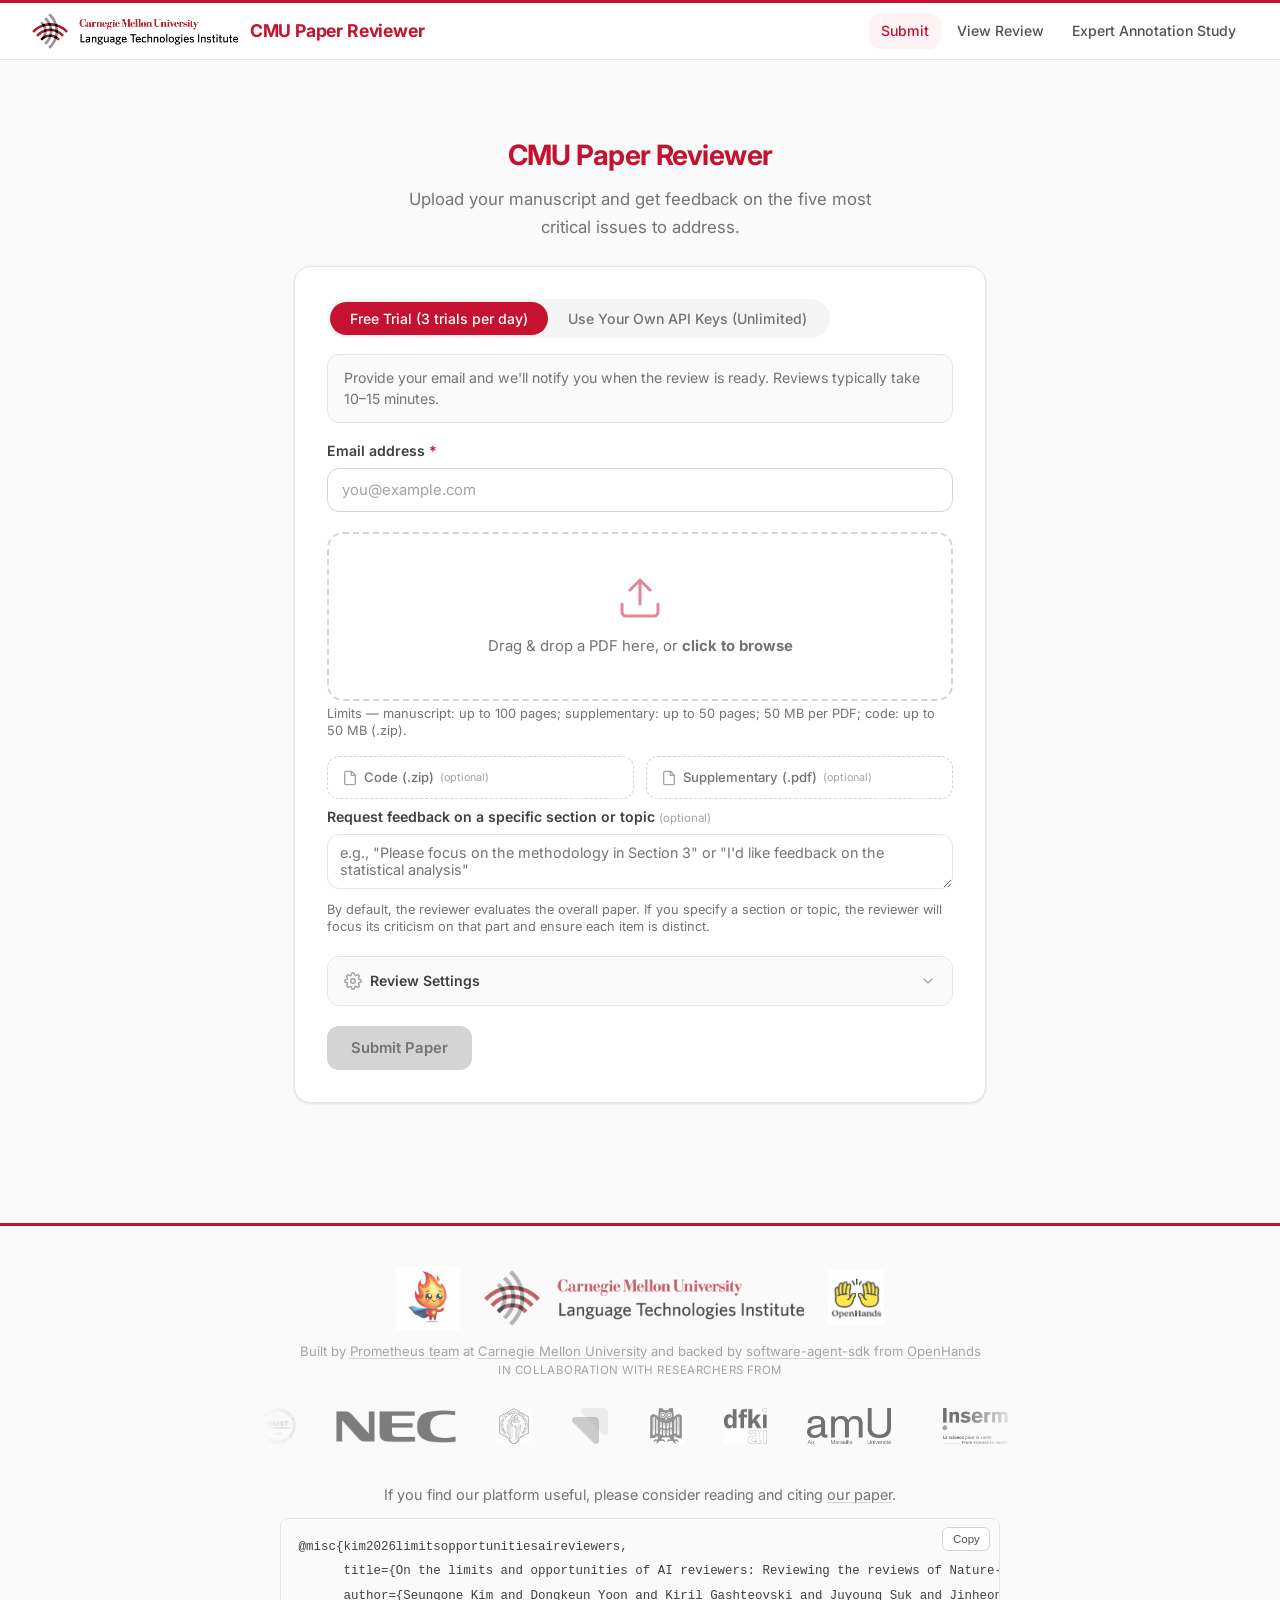
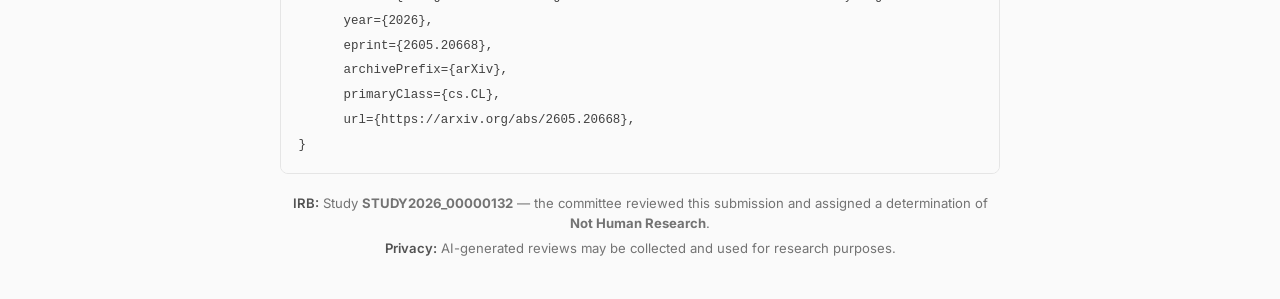
==== commit 476a5534: "add irb" ====
--- a/docs/index.html
+++ b/docs/index.html
@@ -250,6 +250,12 @@
 }</code></pre>
       </div>
     </div>
+
+    <!-- IRB information -->
+    <div class="irb-box">
+      <p class="irb-text"><span class="irb-label">IRB:</span> Study <strong>STUDY2026_00000132</strong> &mdash; the committee reviewed this submission and assigned a determination of <strong>Not Human Research</strong>.</p>
+      <p class="irb-text"><span class="irb-label">Privacy:</span> AI-generated reviews may be collected and used for research purposes.</p>
+    </div>
   </footer>
 
   <script src="js/config.js"></script>
--- a/docs/css/style.css
+++ b/docs/css/style.css
@@ -1643,6 +1643,51 @@
   border-color: var(--cmu-red);
 }
 
+.feedback-banner {
+  display: flex;
+  align-items: center;
+  justify-content: space-between;
+  gap: 1rem;
+  flex-wrap: wrap;
+  padding: 0.9rem 1.1rem;
+  margin-bottom: 1.25rem;
+  border-radius: var(--radius);
+  background: var(--cmu-red-light);
+  border: 1px solid rgba(196, 18, 48, 0.2);
+}
+
+.feedback-banner-text {
+  display: flex;
+  flex-direction: column;
+  gap: 0.2rem;
+  min-width: 0;
+}
+
+.feedback-banner-title {
+  font-size: 0.92rem;
+  font-weight: 700;
+  color: var(--cmu-red);
+}
+
+.feedback-banner-sub {
+  font-size: 0.82rem;
+  color: var(--gray-600);
+  line-height: 1.45;
+}
+
+.feedback-banner-sub a {
+  color: var(--cmu-red);
+  font-weight: 600;
+  text-decoration: underline;
+}
+
+.feedback-banner-actions {
+  display: flex;
+  gap: 0.5rem;
+  flex-wrap: wrap;
+  align-items: center;
+}
+
 .chevron {
   width: 20px;
   height: 20px;
@@ -2317,6 +2362,28 @@
   color: #fff;
 }
 
+.irb-box {
+  max-width: 720px;
+  margin: 1.25rem auto 0;
+  text-align: center;
+}
+
+.irb-box .irb-text {
+  color: var(--gray-500);
+  font-size: 0.82rem;
+  line-height: 1.5;
+  margin: 0;
+}
+
+.irb-box .irb-text + .irb-text {
+  margin-top: 0.35rem;
+}
+
+.irb-box .irb-label {
+  font-weight: 600;
+  color: var(--gray-600, #4b5563);
+}
+
 /* --- Inline lookup form --- */
 .inline-form {
   display: flex;
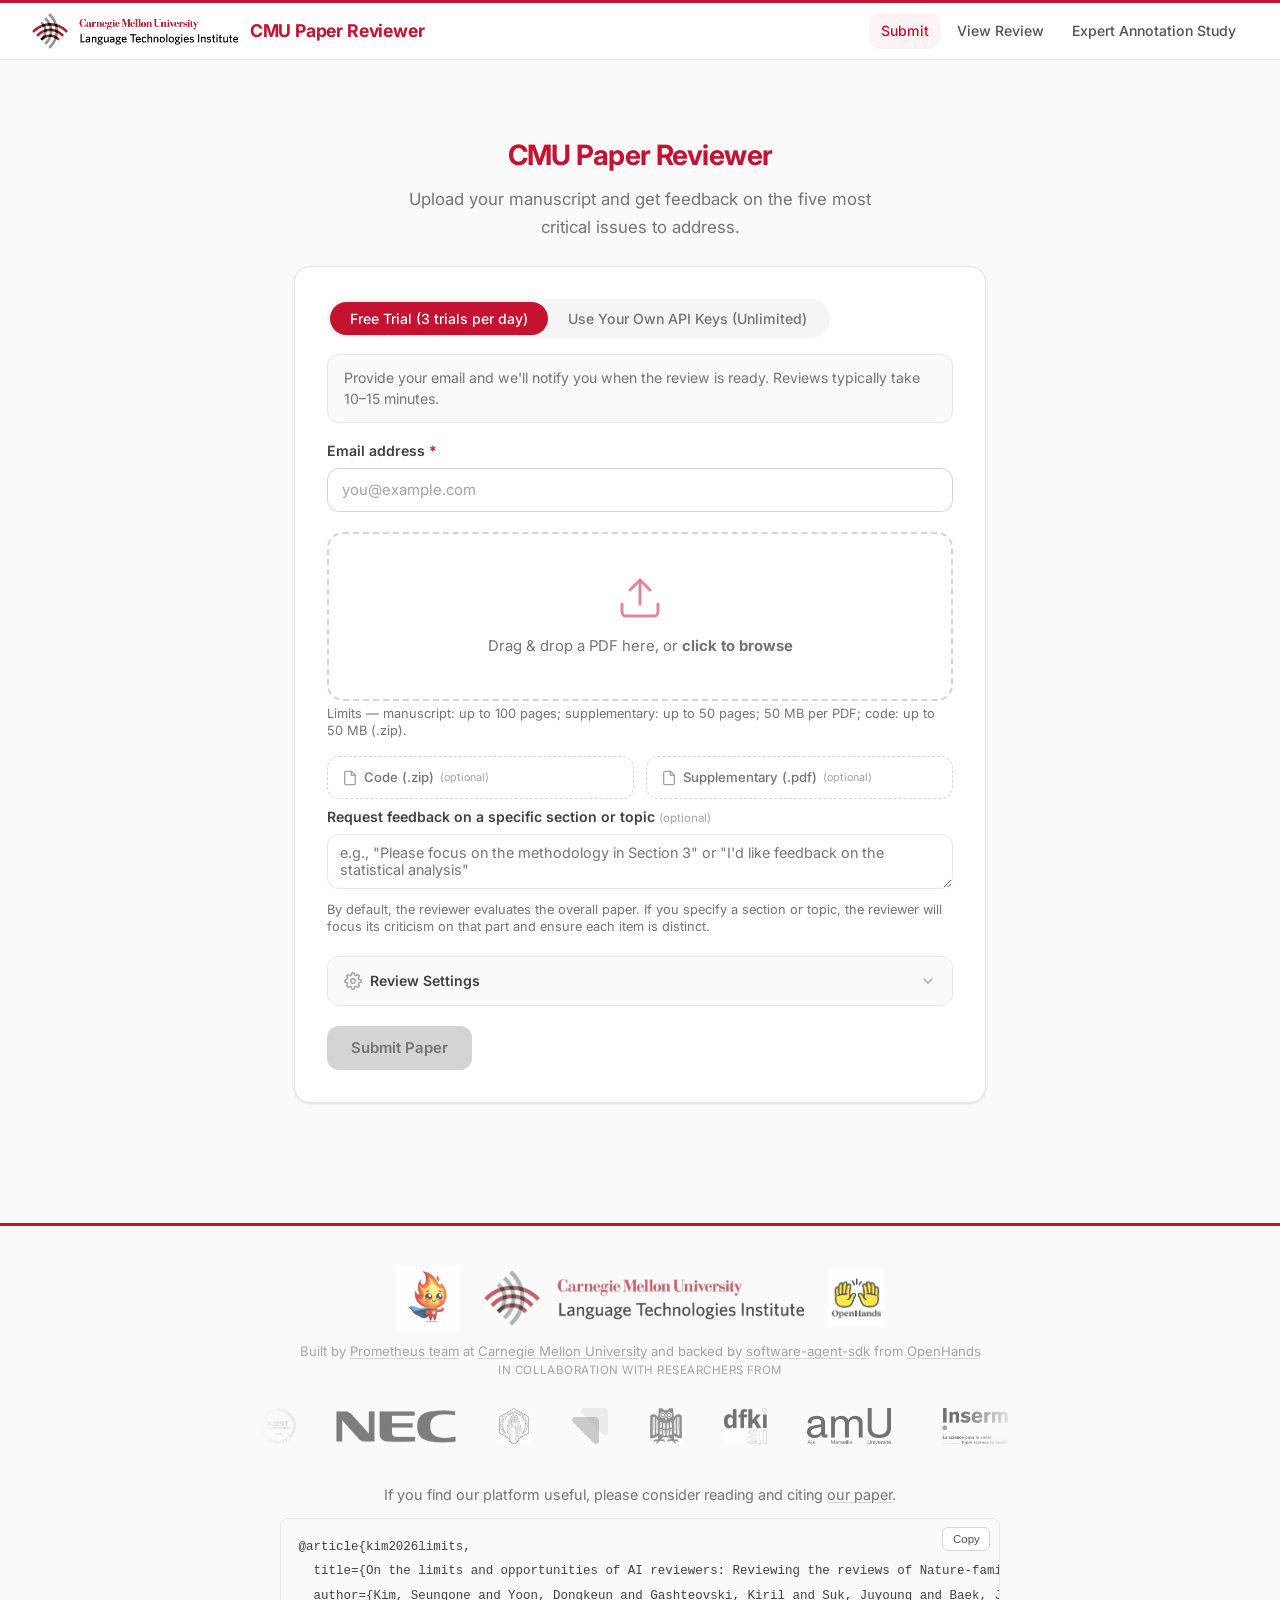
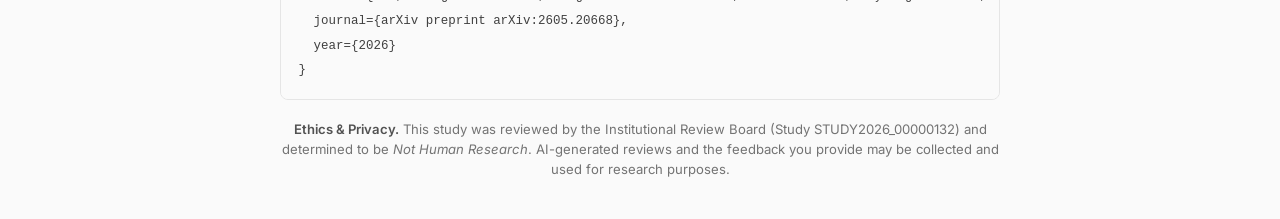
==== commit 3c2bdb8e: "irb concrete" ====
--- a/docs/index.html
+++ b/docs/index.html
@@ -239,22 +239,18 @@
       <p class="cite-prompt">If you find our platform useful, please consider reading and citing <a href="https://arxiv.org/abs/2605.20668" class="footer-link" target="_blank" rel="noopener">our paper</a>.</p>
       <div class="bibtex-wrap">
         <button class="copy-bibtex" id="copy-bibtex-btn" type="button">Copy</button>
-        <pre><code id="bibtex-content">@misc{kim2026limitsopportunitiesaireviewers,
-      title={On the limits and opportunities of AI reviewers: Reviewing the reviews of Nature-family papers with 45 expert scientists},
-      author={Seungone Kim and Dongkeun Yoon and Kiril Gashteovski and Juyoung Suk and Jinheon Baek and Pranjal Aggarwal and Ian Wu and Viktor Zaverkin and Spase Petkoski and Daniel R. Schrider and Ilija Dukovski and Francesco Santini and Biljana Mitreska and Yong Jeong and Kyeongha Kwon and Young Min Sim and Dragana Manasova and Arthur Porto and Biljana Mojsoska and Makoto Takamoto and Marko Shuntov and Ruoqi Liu and Hyunjoo Jenny Lee and Niyazi Ulas Dinç and Yehhyun Jo and Sunkyu Han and Chungwoo Lee and Huishan Li and Esther H. R. Tsai and Ergun Simsek and Khushboo Shafi and Yeonseung Chung and Jihye Park and Aleksandar Shulevski and Henrik Christiansen and Yoosang Son and Elly Knight and Amanda Montoya and Jeongyoun Ahn and Christian Langkammer and Heera Moon and Changwon Yoon and Nikola Stikov and Mooseok Jang and Edward Choi and Junhan Kim and Yeon Sik Jung and Woo Youn Kim and Jae Kyoung Kim and Ishraq Md Anjum and Hyun Uk Kim and Drew Bridges and Carolin Lawrence and Xiang Yue and Alice Oh and Akari Asai and Sean Welleck and Graham Neubig},
-      year={2026},
-      eprint={2605.20668},
-      archivePrefix={arXiv},
-      primaryClass={cs.CL},
-      url={https://arxiv.org/abs/2605.20668},
+        <pre><code id="bibtex-content">@article{kim2026limits,
+  title={On the limits and opportunities of AI reviewers: Reviewing the reviews of Nature-family papers with 45 expert scientists},
+  author={Kim, Seungone and Yoon, Dongkeun and Gashteovski, Kiril and Suk, Juyoung and Baek, Jinheon and Aggarwal, Pranjal and Wu, Ian and Zaverkin, Viktor and Petkoski, Spase and Schrider, Daniel R and others},
+  journal={arXiv preprint arXiv:2605.20668},
+  year={2026}
 }</code></pre>
       </div>
     </div>
 
     <!-- IRB information -->
     <div class="irb-box">
-      <p class="irb-text"><span class="irb-label">IRB:</span> Study <strong>STUDY2026_00000132</strong> &mdash; the committee reviewed this submission and assigned a determination of <strong>Not Human Research</strong>.</p>
-      <p class="irb-text"><span class="irb-label">Privacy:</span> AI-generated reviews may be collected and used for research purposes.</p>
+      <p class="irb-text"><span class="irb-label">Ethics &amp; Privacy.</span> This study was reviewed by the Institutional Review Board (Study STUDY2026_00000132) and determined to be <em>Not Human Research</em>. AI-generated reviews and the feedback you provide may be collected and used for research purposes.</p>
     </div>
   </footer>
 
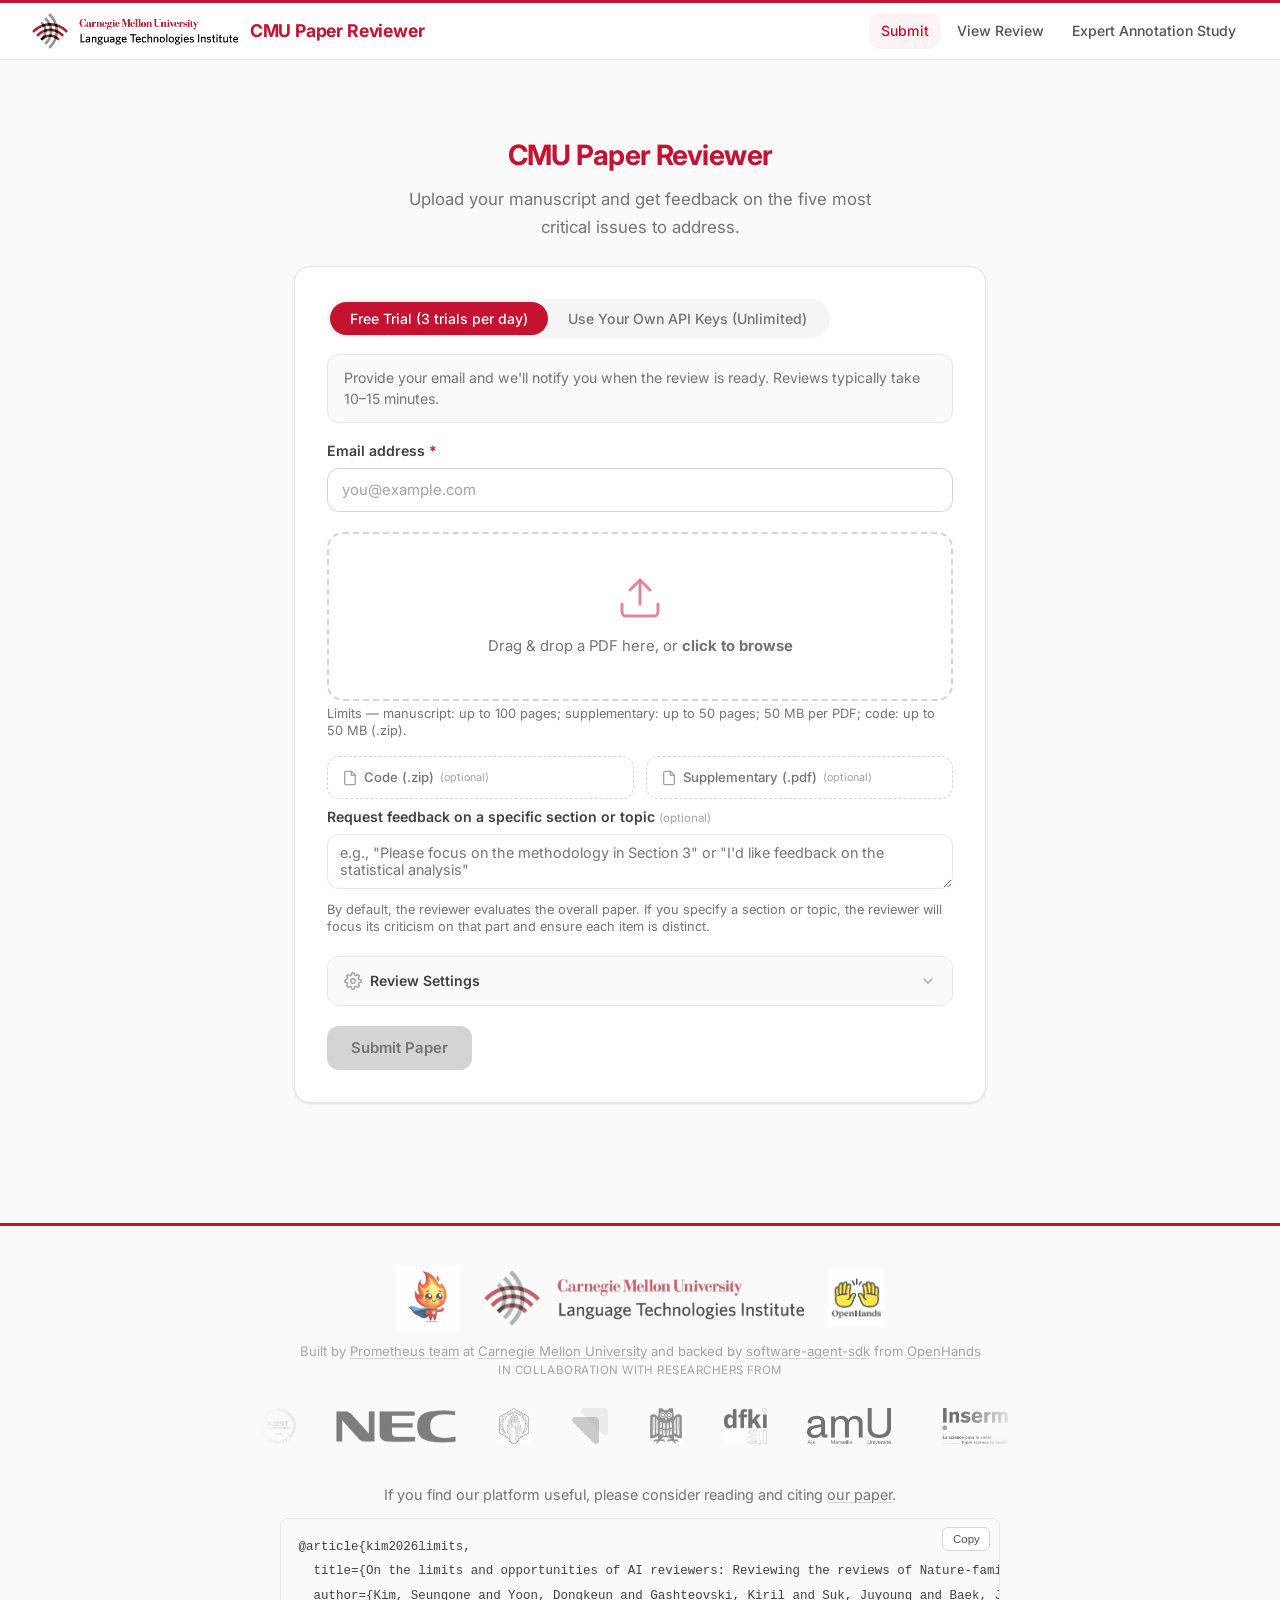
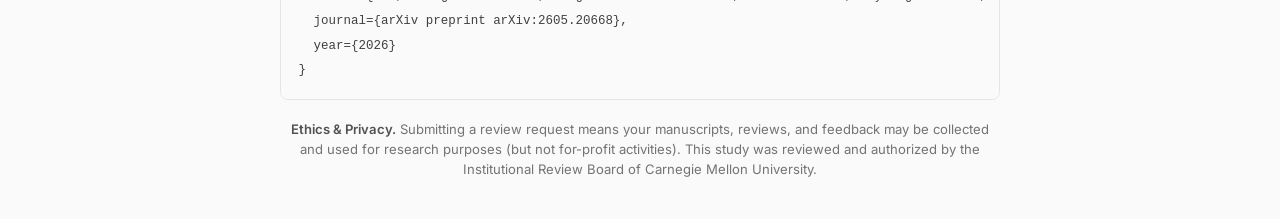
==== commit a48fe631: "add consent" ====
--- a/docs/index.html
+++ b/docs/index.html
@@ -250,7 +250,7 @@
 
     <!-- IRB information -->
     <div class="irb-box">
-      <p class="irb-text"><span class="irb-label">Ethics &amp; Privacy.</span> This study was reviewed by the Institutional Review Board (Study STUDY2026_00000132) and determined to be <em>Not Human Research</em>. AI-generated reviews and the feedback you provide may be collected and used for research purposes.</p>
+      <p class="irb-text"><span class="irb-label">Ethics &amp; Privacy.</span> Submitting a review request means your manuscripts, reviews, and feedback may be collected and used for research purposes (but not for-profit activities). This study was reviewed and authorized by the Institutional Review Board of Carnegie Mellon University.</p>
     </div>
   </footer>
 
